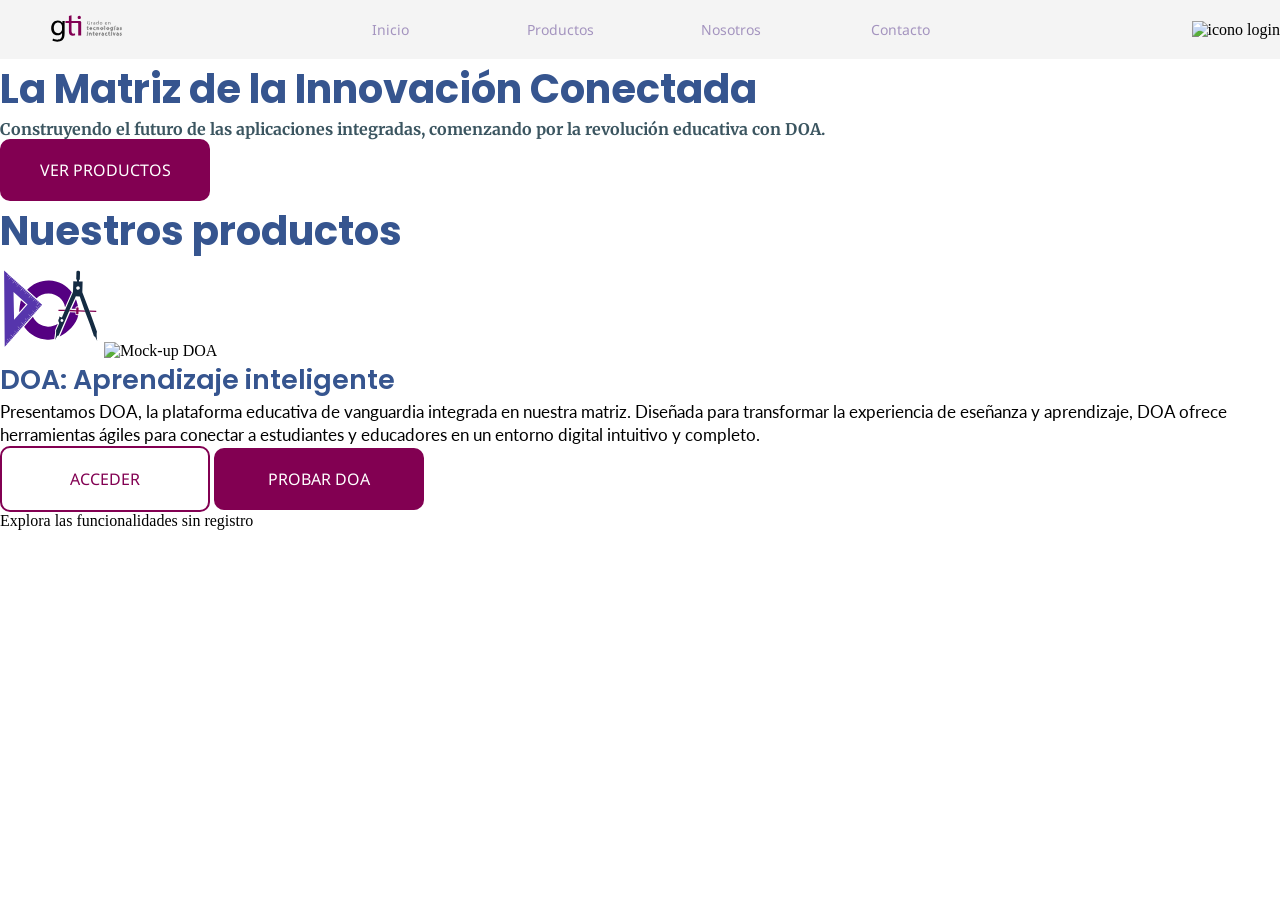
==== index.html @ db51fd34 "Añadido: index.html, logo DOA/GTI, css GTI" ====
<!doctype html>
<html lang="es">
<head>
    <meta charset="UTF-8">
    <meta name="viewport"
          content="width=device-width, user-scalable=no, initial-scale=1.0, maximum-scale=1.0, minimum-scale=1.0">
    <meta http-equiv="X-UA-Compatible" content="ie=edge">
    <title>GTI</title>
    <link rel="stylesheet" href="css/estilos_GTI.css">
</head>
<body>
<header id="cabecera">
    <a><img src="images/logoGTI.svg" alt="Logo GTI"></a>
    <nav>
        <ul>
            <li><a href="#sección-inicio" class="botón-sección">Inicio</a></li>
            <li><a href="#sección-productos" class="botón-sección">Productos</a></li>
            <li><a href="" class="botón-sección">Nosotros</a></li>
            <li><a href="" class="botón-sección">Contacto</a></li>
        </ul>
    </nav>
    <a href="GTI/loginGTI.php"><img src="images/" alt="icono login"></a>
</header>

<section id="sección-inicio">
    <h1>La Matriz de la Innovación Conectada</h1>
    <h3>Construyendo el futuro de las aplicaciones integradas, comenzando por la revolución educativa con DOA.</h3>
    <a href="#sección-productos" class="btn-principal">VER PRODUCTOS</a>
</section>

<section id="sección-productos">
    <h1>Nuestros productos</h1>
    <div id="contenedor-productos">
        <div class="contenedores_DOA">
            <img id="logo-DOA" src="images/logoDOA.svg" alt="Logo DOA">
            <img src="images/mockupDOA" alt="Mock-up DOA">
        </div>

        <div class="contenedores_DOA">
            <h2>DOA: Aprendizaje inteligente</h2>
            <p>Presentamos DOA, la plataforma educativa de vanguardia integrada en nuestra matriz. Diseñada para transformar la experiencia de eseñanza y aprendizaje, DOA ofrece herramientas ágiles para conectar a estudiantes y educadores en un entorno digital intuitivo y completo.</p>
            <div id="contenedor-botones">
                <a href="DOA/login_DOA" class="btn">ACCEDER</a>
                <a href="DOA/prueba" class="btn-principal">PROBAR DOA</a>
            </div>
            <label>Explora las funcionalidades sin registro</label>
        </div>

    </div>
</section>

</body>
</html>
---- css/estilos_GTI.css ----
/* TIPOGRAFÍAS */
@import url('https://fonts.googleapis.com/css2?family=Lato:ital,wght@0,100;0,300;0,400;0,700;0,900;1,100;1,300;1,400;1,700;1,900&family=Merriweather:ital,opsz,wght@0,18..144,300..900;1,18..144,300..900&family=Noto+Sans:ital,wght@0,100..900;1,100..900&family=Poppins:ital,wght@0,100;0,200;0,300;0,400;0,500;0,600;0,700;0,800;0,900;1,100;1,200;1,300;1,400;1,500;1,600;1,700;1,800;1,900&display=swap');

* {
    margin: 0;
    padding: 0;
    box-sizing: border-box;
}

html {
    scroll-behavior: smooth;
}

h1 {
    font-family: 'Poppins', sans-serif;
    color: #36558F;
    font-size: 40px;
}

h2 {
    font-family: 'Poppins', sans-serif;
    color: #36558F;
    font-size: 27px;
    font-weight: 600; /* semibold */
}

h3 {
    font-family: 'Merriweather', sans-serif;
    color: #3B5560;
    font-size: 16px;
}

a {
    text-decoration: none;
    color: inherit;
}

ul {
    list-style-type: none; /* quita los puntos */
}

p {
    font-family: 'Lato', sans-serif;
    line-height: 23px; /* espaciado entre lineas */
    font-size: 17px;
}

.btn-principal {
    display: inline-block;
    text-align: center;
    width: 210px;
    font-family: 'Noto sans', sans-serif;
    background-color: #820052;
    color: #fff;
    /*font-weight: bold;*/
    padding: 20px;
    border: none;
    border-radius: 10px;
}

.btn {
    display: inline-block;
    text-align: center;
    width: 210px;
    font-family: 'Noto sans', sans-serif;
    border: 2px solid #820052;
    background-color: white;
    color: #820052;
    padding: 20px;
    border-radius: 10px;
}

#cabecera {
    width: 100%;
    background-color: #F4F4F4;
    display: flex;

    justify-content: space-between;
    align-items: center;
    flex-direction: row;

    img {
        width: 100px;
        height: 50px;
       margin-left: 35px;
    }

    ul {
        display: flex;
        justify-content: space-between;
        width: 100%;

        gap: 10px;
        padding: 20px;

        li {
            width: 160px;
            text-align: center;

            color: #A494BF;

            font-family: 'Noto sans', sans-serif;
            font-size: 14px;
        }
    }

}

#logo-DOA {
    width: 100px;
    height: 95px;
}

/* PÁGINA PRINCIPAL */
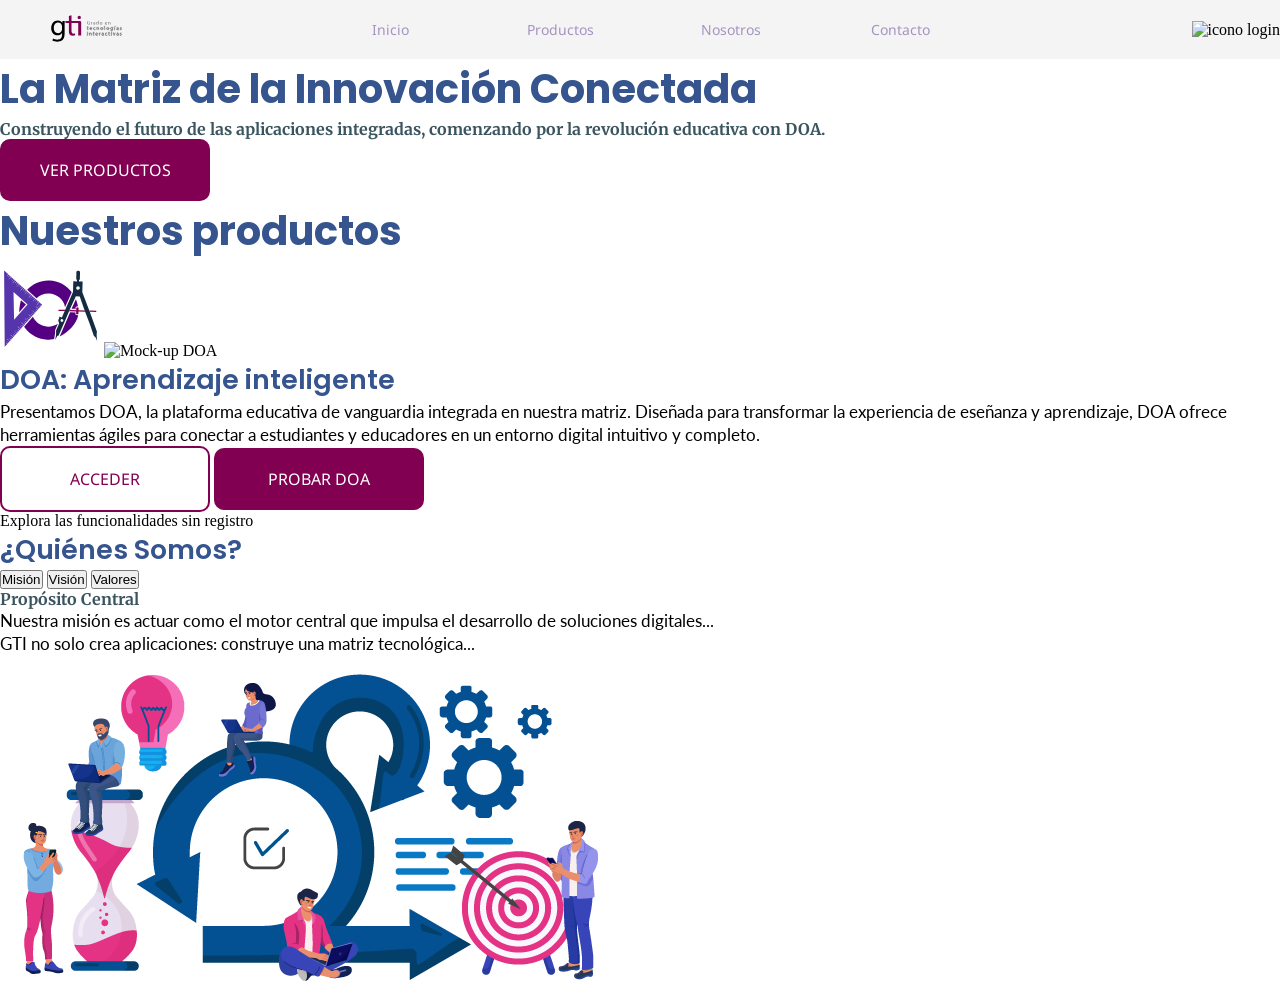
==== commit fc3358a2: "Integrado el funcionamiento de cambio de bloques dependiendo del botón pulsado en sección Nosotros." ====
--- a/index.html
+++ b/index.html
@@ -6,7 +6,10 @@
           content="width=device-width, user-scalable=no, initial-scale=1.0, maximum-scale=1.0, minimum-scale=1.0">
     <meta http-equiv="X-UA-Compatible" content="ie=edge">
     <title>GTI</title>
+
     <link rel="stylesheet" href="css/estilos_GTI.css">
+    <script defer src="js/botonesNosotros.js"></script>
+
 </head>
 <body>
 <header id="cabecera">
@@ -22,12 +25,15 @@
     <a href="GTI/loginGTI.php"><img src="images/" alt="icono login"></a>
 </header>
 
+<!-- SECCIÓN INICIO -->
 <section id="sección-inicio">
     <h1>La Matriz de la Innovación Conectada</h1>
     <h3>Construyendo el futuro de las aplicaciones integradas, comenzando por la revolución educativa con DOA.</h3>
     <a href="#sección-productos" class="btn-principal">VER PRODUCTOS</a>
 </section>
+<!-- FIN SECCIÓN INICIO -->
 
+<!-- SECCIÓN PRODUCTOS -->
 <section id="sección-productos">
     <h1>Nuestros productos</h1>
     <div id="contenedor-productos">
@@ -48,6 +54,83 @@
 
     </div>
 </section>
+<!-- FIN SECCIÓN PRODUCTOS -->
+
+<!-- SECCIÓN NOSOTROS -->
+<section id="sección-nosotros">
+    <h2 id="encabezado-principal">¿Quiénes Somos?</h2>
+
+    <!-- Contenedor botones -->
+    <div class="contenedor_botones">
+        <button id="btn-misión" class="tab-btn active" onclick="mostrarContenido('mision')">Misión</button>
+        <button id="btn-visión" class="tab-btn" onclick="mostrarContenido('vision')">Visión</button>
+        <button id="btn-valores" class="tab-btn" onclick="mostrarContenido('valores')">Valores</button>
+    </div>
+
+    <!-- Bloque misión -->
+    <div id="bloque-mision" class="contenido-flex">
+        <div class="texto-columna">
+            <h3>Propósito Central</h3>
+            <div>
+                <p>Nuestra misión es actuar como el motor central que impulsa el desarrollo de soluciones digitales...</p>
+                <p>GTI no solo crea aplicaciones: construye una matriz tecnológica...</p>
+            </div>
+        </div>
+        <div class="imagen-columna">
+            <img src="images/equipo_desarrollo.png" alt="Misión GTI">
+        </div>
+    </div>
+
+    <!-- Bloque visión -->
+    <div id="bloque-vision" class="contenido-flex" style="display: none;">
+        <div class="texto-columna">
+            <h3>Horizonte GTI</h3>
+            <div>
+                <p>Convertirnos en el ecosistema tecnológico líder a nivel global...</p>
+                <p>Aspiramos a un futuro donde la tecnología de GTI sea un puente invisible.</p>
+            </div>
+        </div>
+        <div class="imagen-columna">
+            <img src="images/vision_futuro.png" alt="Visión GTI">
+        </div>
+    </div>
+
+    <!-- Bloque valores -->
+    <div id="bloque-valores" class="contenido-flex" style="display: none;">
+        <div class="contenedor-valores">
+            <div class="valores">
+                <img src="images/icono-cerebro">
+                <h3>Innovación</h3>
+                <div>
+                    <p>
+                        La tecnología debe servir a la persona, no al revés. Buscamos soluciones creativas y humanas.
+                    </p>
+                </div>
+            </div>
+
+            <div class="valores">
+                <img src="images/icono-conexión">
+                <h3>Conexión</h3>
+                <div>
+                    <p>
+                        Creemos en la fuerza de un sistema donde todo se comunica de forma transparente.
+                    </p>
+                </div>
+            </div>
+
+            <div class="valores">
+                <img src="images/icono-conexión">
+                <h3>Integración</h3>
+                <div>
+                    <p>
+                        Construimos software confiable, abierto y ético para proteger el futuro de nuestros usuarios.
+                    </p>
+                </div>
+            </div>
+        </div>
+    </div>
+</section>
+<!-- FIN SECCIÓN NOSOTROS -->
 
 </body>
 </html>
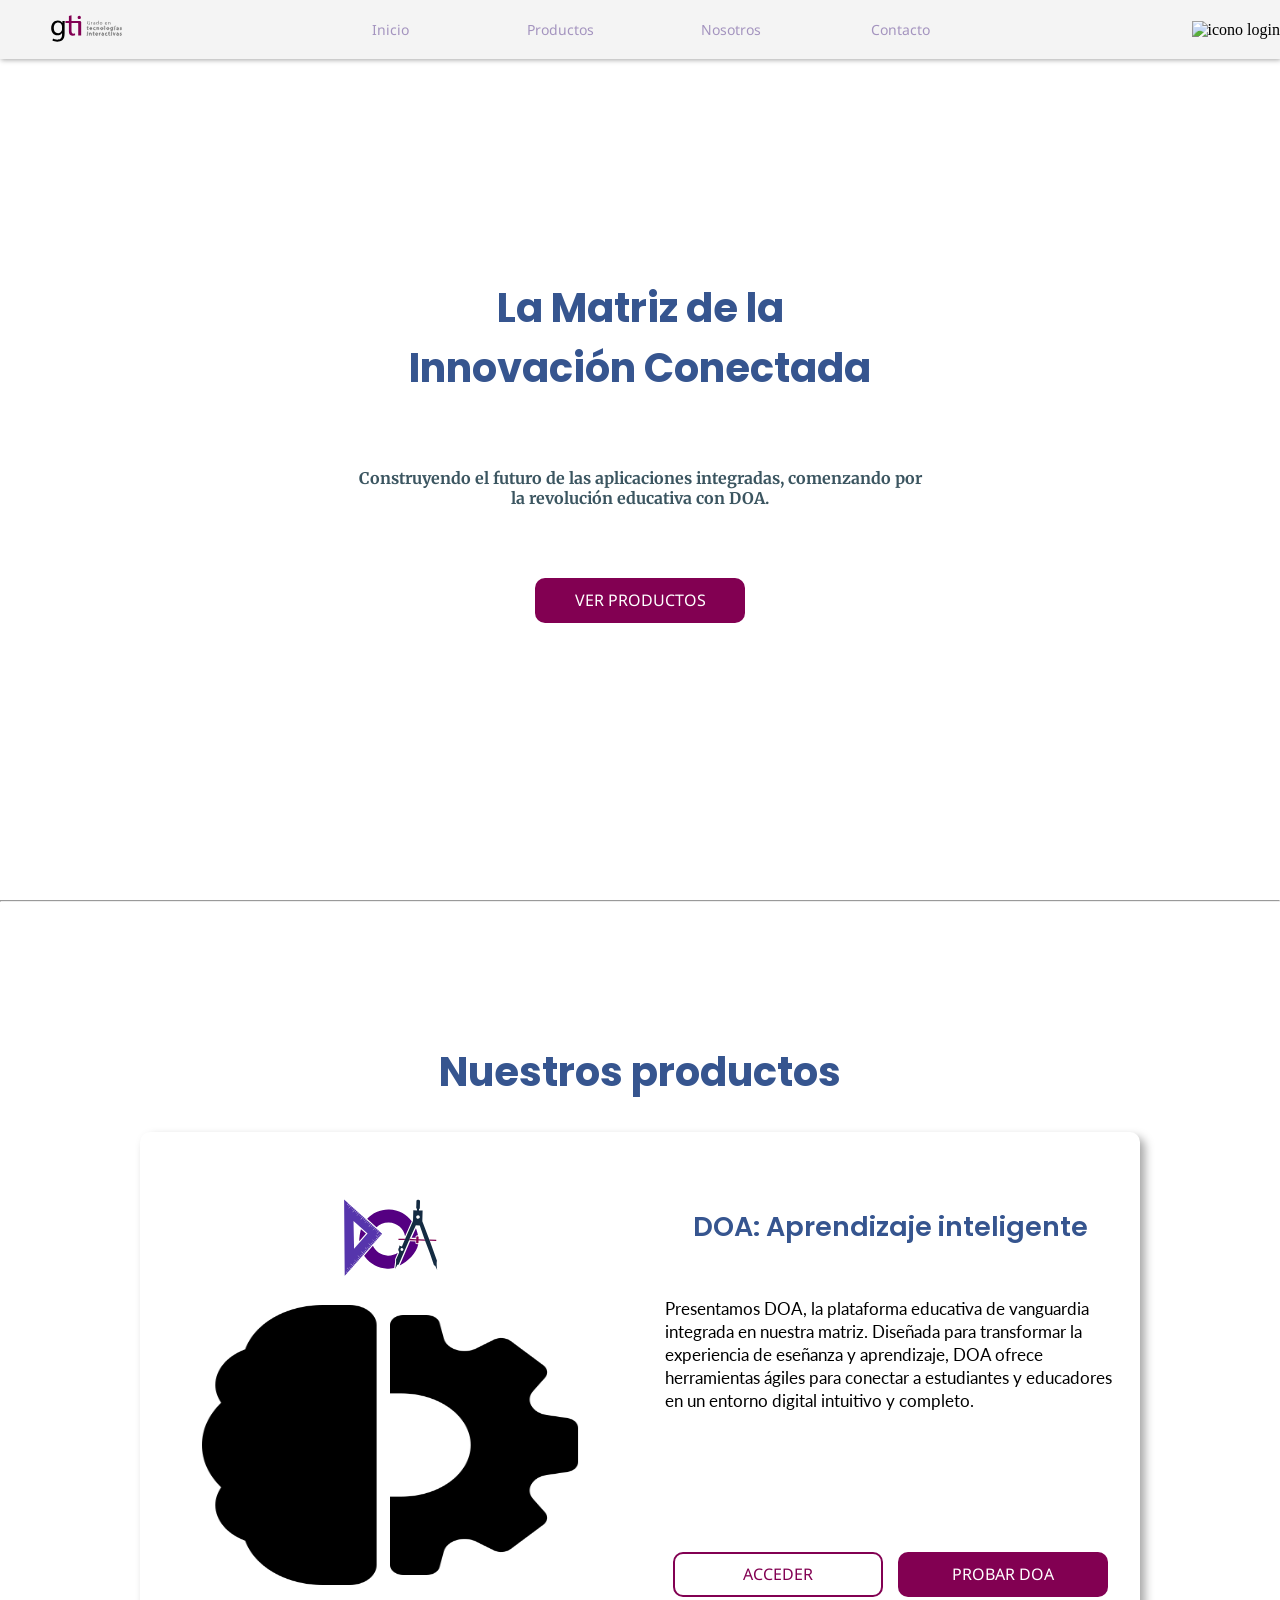
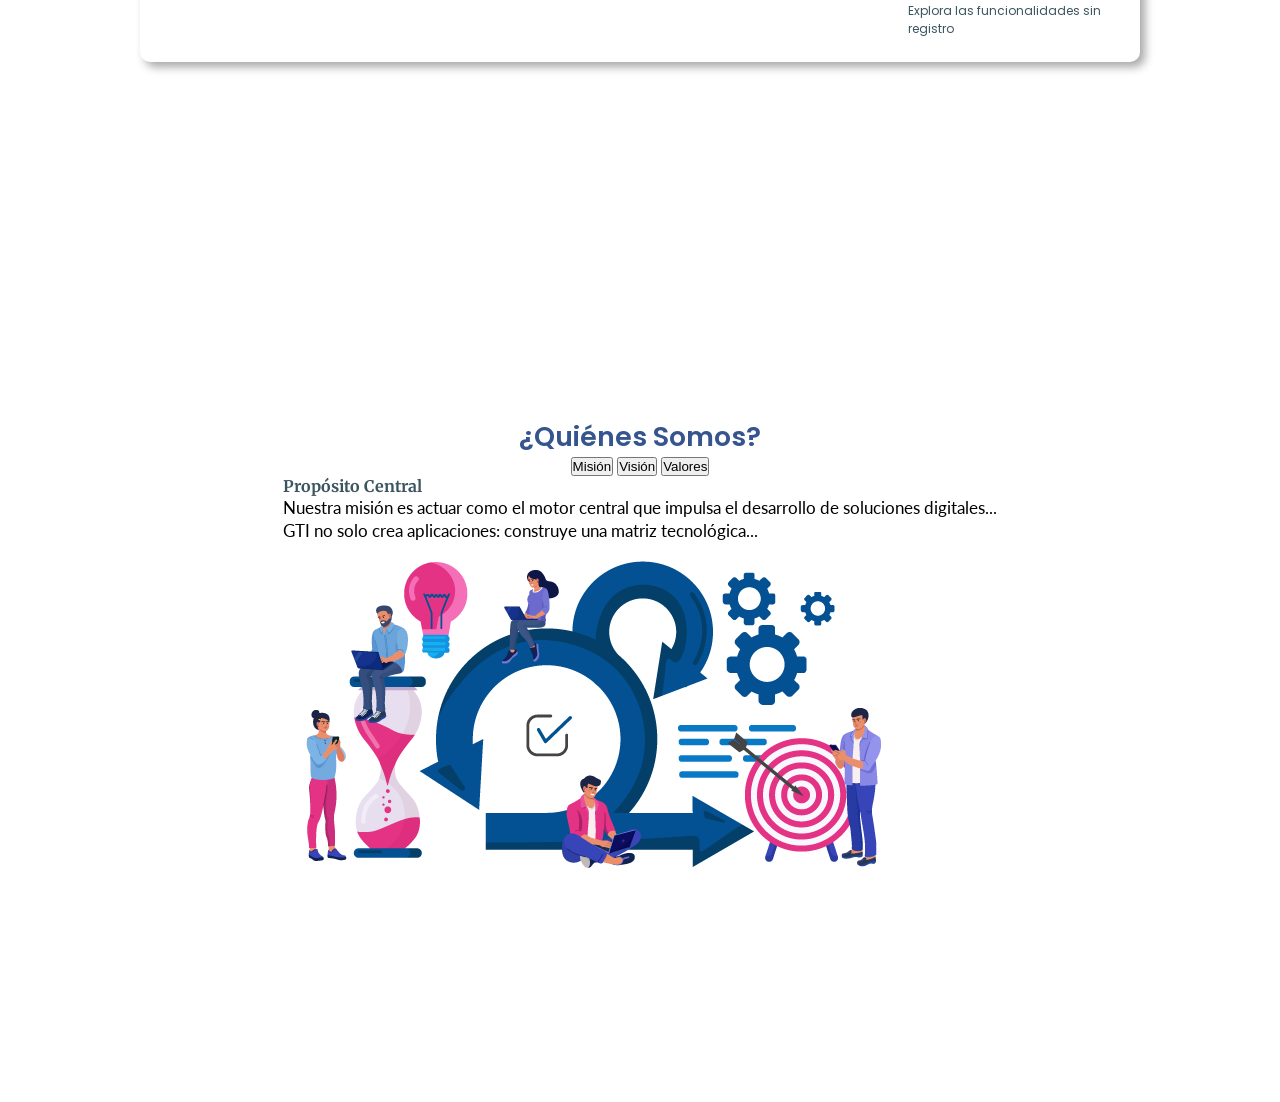
==== commit 029ebea5: "Completar sección Productos con css" ====
--- a/index.html
+++ b/index.html
@@ -18,7 +18,7 @@
         <ul>
             <li><a href="#sección-inicio" class="botón-sección">Inicio</a></li>
             <li><a href="#sección-productos" class="botón-sección">Productos</a></li>
-            <li><a href="" class="botón-sección">Nosotros</a></li>
+            <li><a href="#sección-nosotros" class="botón-sección">Nosotros</a></li>
             <li><a href="" class="botón-sección">Contacto</a></li>
         </ul>
     </nav>
@@ -31,6 +31,7 @@
     <h3>Construyendo el futuro de las aplicaciones integradas, comenzando por la revolución educativa con DOA.</h3>
     <a href="#sección-productos" class="btn-principal">VER PRODUCTOS</a>
 </section>
+<hr>
 <!-- FIN SECCIÓN INICIO -->
 
 <!-- SECCIÓN PRODUCTOS -->
@@ -39,7 +40,7 @@
     <div id="contenedor-productos">
         <div class="contenedores_DOA">
             <img id="logo-DOA" src="images/logoDOA.svg" alt="Logo DOA">
-            <img src="images/mockupDOA" alt="Mock-up DOA">
+            <img id="mockup-DOA" src="images/cerebro.png" alt="Mock-up DOA">
         </div>
 
         <div class="contenedores_DOA">
--- a/css/estilos_GTI.css
+++ b/css/estilos_GTI.css
@@ -46,10 +46,21 @@
     font-size: 17px;
 }
 
+label {
+    font-family: 'Poppins', sans-serif;
+    color: #3B5560;
+    font-size: 12px;
+}
+
 .btn-principal {
-    display: inline-block;
+    display: flex;
     text-align: center;
+    justify-content: center;
+    align-items: center;
+
     width: 210px;
+    height: 45px;
+
     font-family: 'Noto sans', sans-serif;
     background-color: #820052;
     color: #fff;
@@ -60,13 +71,19 @@
 }
 
 .btn {
-    display: inline-block;
+    display: flex;
     text-align: center;
+    justify-content: center;
+    align-items: center;
+
     width: 210px;
+    height: 45px;
+
     font-family: 'Noto sans', sans-serif;
     border: 2px solid #820052;
     background-color: white;
     color: #820052;
+
     padding: 20px;
     border-radius: 10px;
 }
@@ -79,6 +96,10 @@
     justify-content: space-between;
     align-items: center;
     flex-direction: row;
+
+    position: fixed;
+
+    box-shadow: 1px 1px 5px rgba(0, 0, 0, 0.35);
 
     img {
         width: 100px;
@@ -112,5 +133,103 @@
     height: 95px;
 }
 
-/* PÁGINA PRINCIPAL */
-
+
+section {
+    height: 100dvh;
+    display: flex;
+    flex-direction : column;
+    justify-content: center;
+    align-items: center;
+}
+
+/* -- SECCIÓN INICIO -- */
+#sección-inicio {
+    row-gap: 70px;
+
+    h1 {
+        width: 520px;
+        text-align: center;
+    }
+
+    h3 {
+        width: 565px;
+        text-align: center;
+    }
+}
+/* -- FIN SECCIÓN INICIO -- */
+
+
+/* -- SECCIÓN PRODUCTOS -- */
+#sección-productos{
+
+    h1 {
+        padding-bottom: 30px;
+    }
+
+    #contenedor-productos{
+        display: flex;
+        width: 1000px;
+        height: 530px;
+        align-items: center;
+        justify-content: center;
+
+        box-shadow: 5px 5px 10px rgba(0, 0, 0, 0.35);
+        border-radius: 10px;
+    }
+
+    .contenedores_DOA {
+        display: flex;
+        width: 500px;
+        height: 500px;
+        align-items: center;
+        justify-content: center;
+        flex-direction: column;
+
+        #mockup-DOA {
+            width: 430px;
+            height: 320px;
+            img {
+                width: inherit;
+                height: inherit;
+            }
+        }
+
+        h2{
+            padding: 50px 0;
+        }
+
+        p{
+            width: 450px;
+            padding-bottom: 50px;
+            padding-top: 0;
+            margin-bottom: 70px;
+        }
+
+        #contenedor-botones {
+            display: flex;
+            width: inherit;
+            justify-content: center;
+            flex-direction: row;
+            gap: 15px;
+            padding-top: 20px;
+        }
+
+        label {
+            padding-top: 5px;
+            width: 200px;
+            margin-left: 235px;
+        }
+    }
+}
+/* -- FIN SECCIÓN PRODUCTOS -- */
+
+
+/* -- SECCIÓN NOSOTROS -- */
+
+
+/* -- FIN SECCIÓN NOSOTROS -- */
+
+
+/* -- SECCIÓN CONTACTO -- */
+
+/* -- FIN SECCIÓN CONTACTO -- */
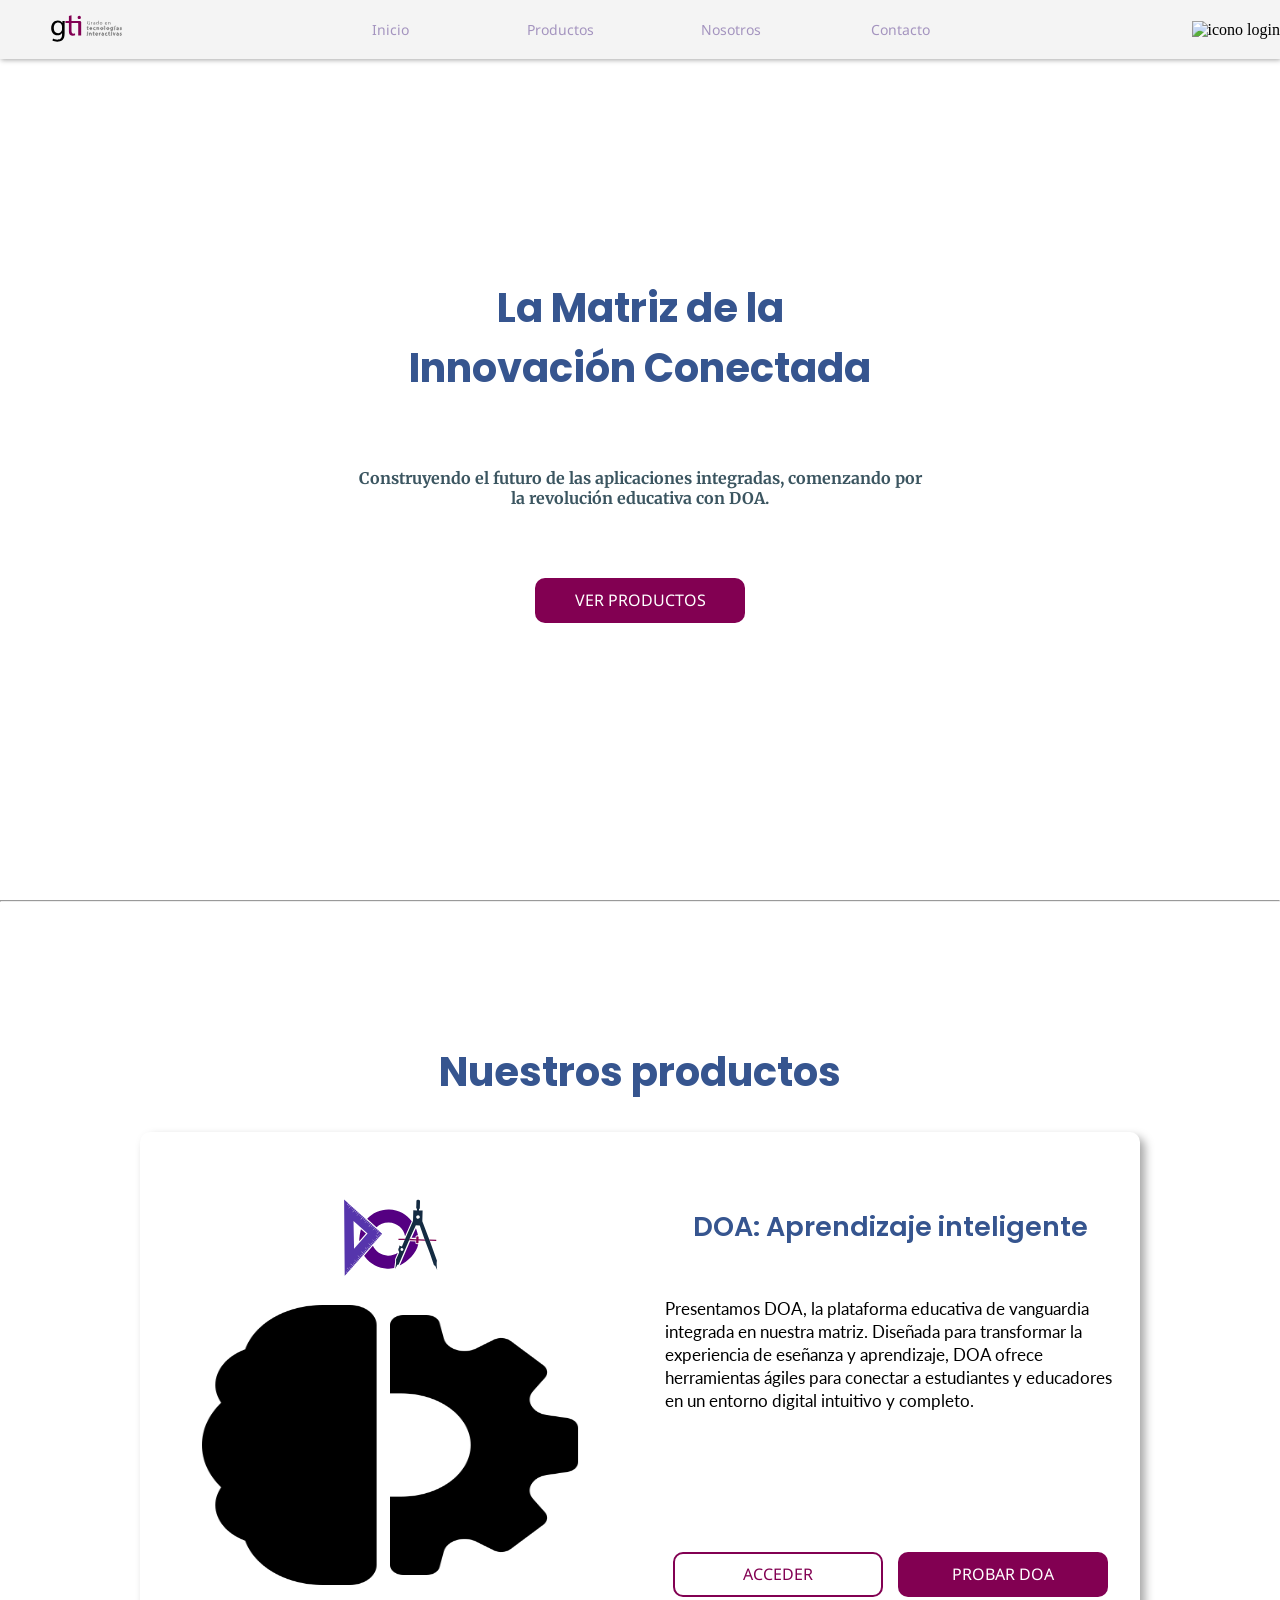
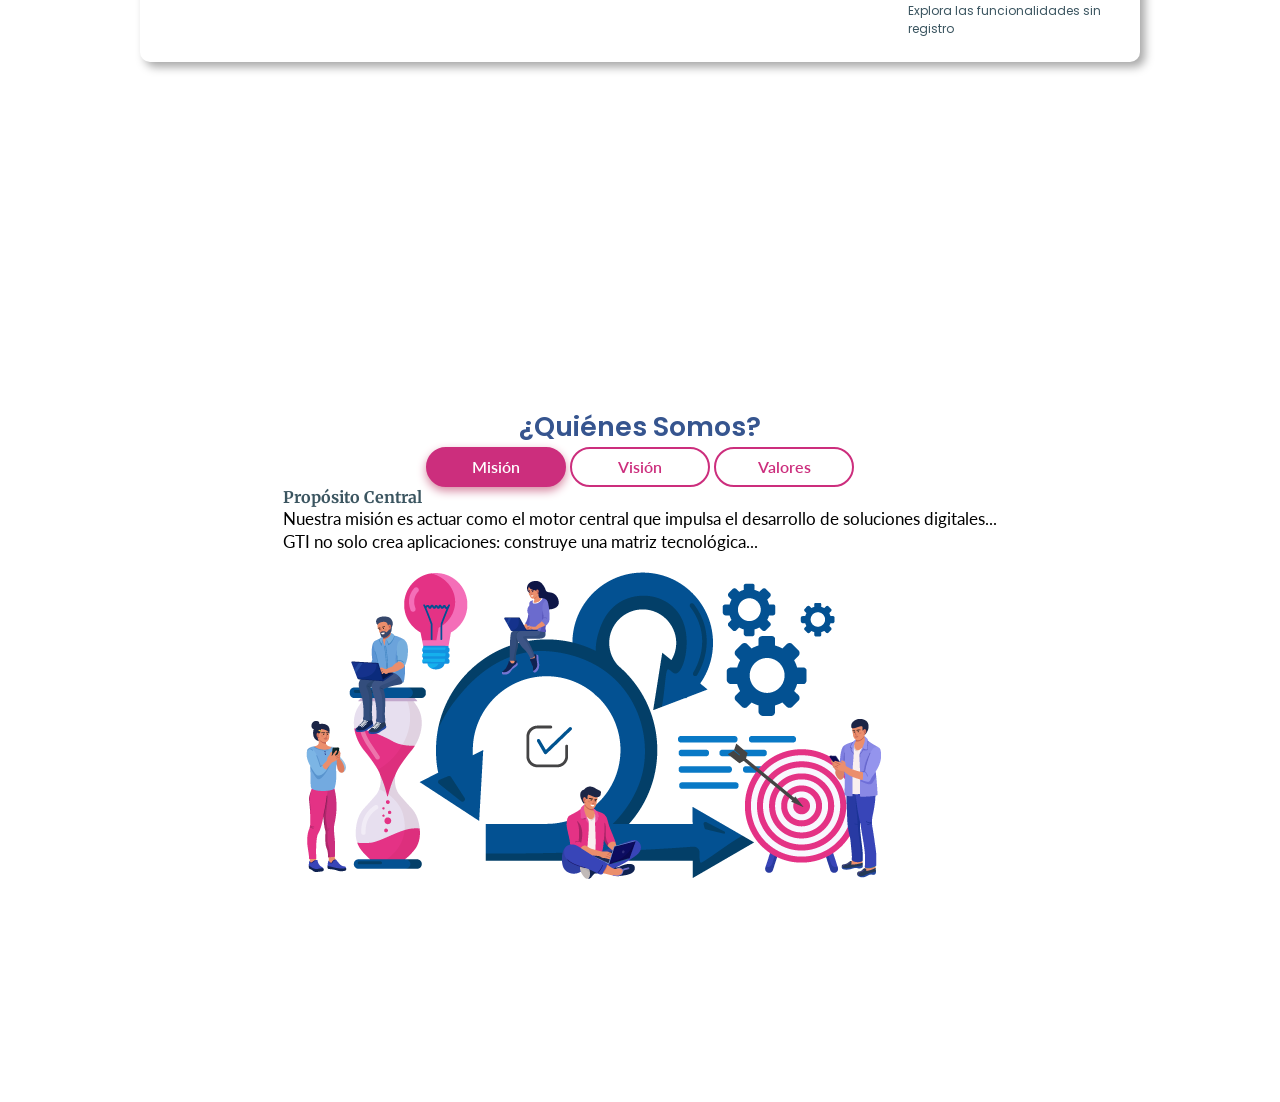
==== commit 22d5b181: "Quitar tildes" ====
--- a/index.html
+++ b/index.html
@@ -63,8 +63,8 @@
 
     <!-- Contenedor botones -->
     <div class="contenedor_botones">
-        <button id="btn-misión" class="tab-btn active" onclick="mostrarContenido('mision')">Misión</button>
-        <button id="btn-visión" class="tab-btn" onclick="mostrarContenido('vision')">Visión</button>
+        <button id="btn-mision" class="tab-btn active" onclick="mostrarContenido('mision')">Misión</button>
+        <button id="btn-vision" class="tab-btn" onclick="mostrarContenido('vision')">Visión</button>
         <button id="btn-valores" class="tab-btn" onclick="mostrarContenido('valores')">Valores</button>
     </div>
 
--- a/css/estilos_GTI.css
+++ b/css/estilos_GTI.css
@@ -226,6 +226,47 @@
 
 /* -- SECCIÓN NOSOTROS -- */
 
+#sección-nosotros {
+
+    .contenedor_botones {
+
+        .tab-btn.active {
+            font-family: Lato, serif;
+            font-size: 16px;
+            font-weight: 600;
+
+            width: 140px;
+            height: 40px;
+
+            border-radius: 50px;
+            box-shadow: 0 4px 10px rgb(214, 136, 161);
+
+            background-color: #CC2E7D;
+            color: white;
+        }
+
+        .tab-btn {
+            font-family: Lato, serif;
+            font-size: 16px;
+            font-weight: 600;
+
+            width: 140px;
+            height: 40px;
+
+            border-radius: 50px;
+
+            background-color: white;
+            border: 2px solid #CC2E7D;
+            color: #CC2E7D;
+
+            transition: all 0.3s ease; /* Hace que los cambios de color sean suaves */
+        }
+
+        .tab-btn:hover {
+            transform: scale(1.05);
+        }
+    }
+}
 
 /* -- FIN SECCIÓN NOSOTROS -- */
 
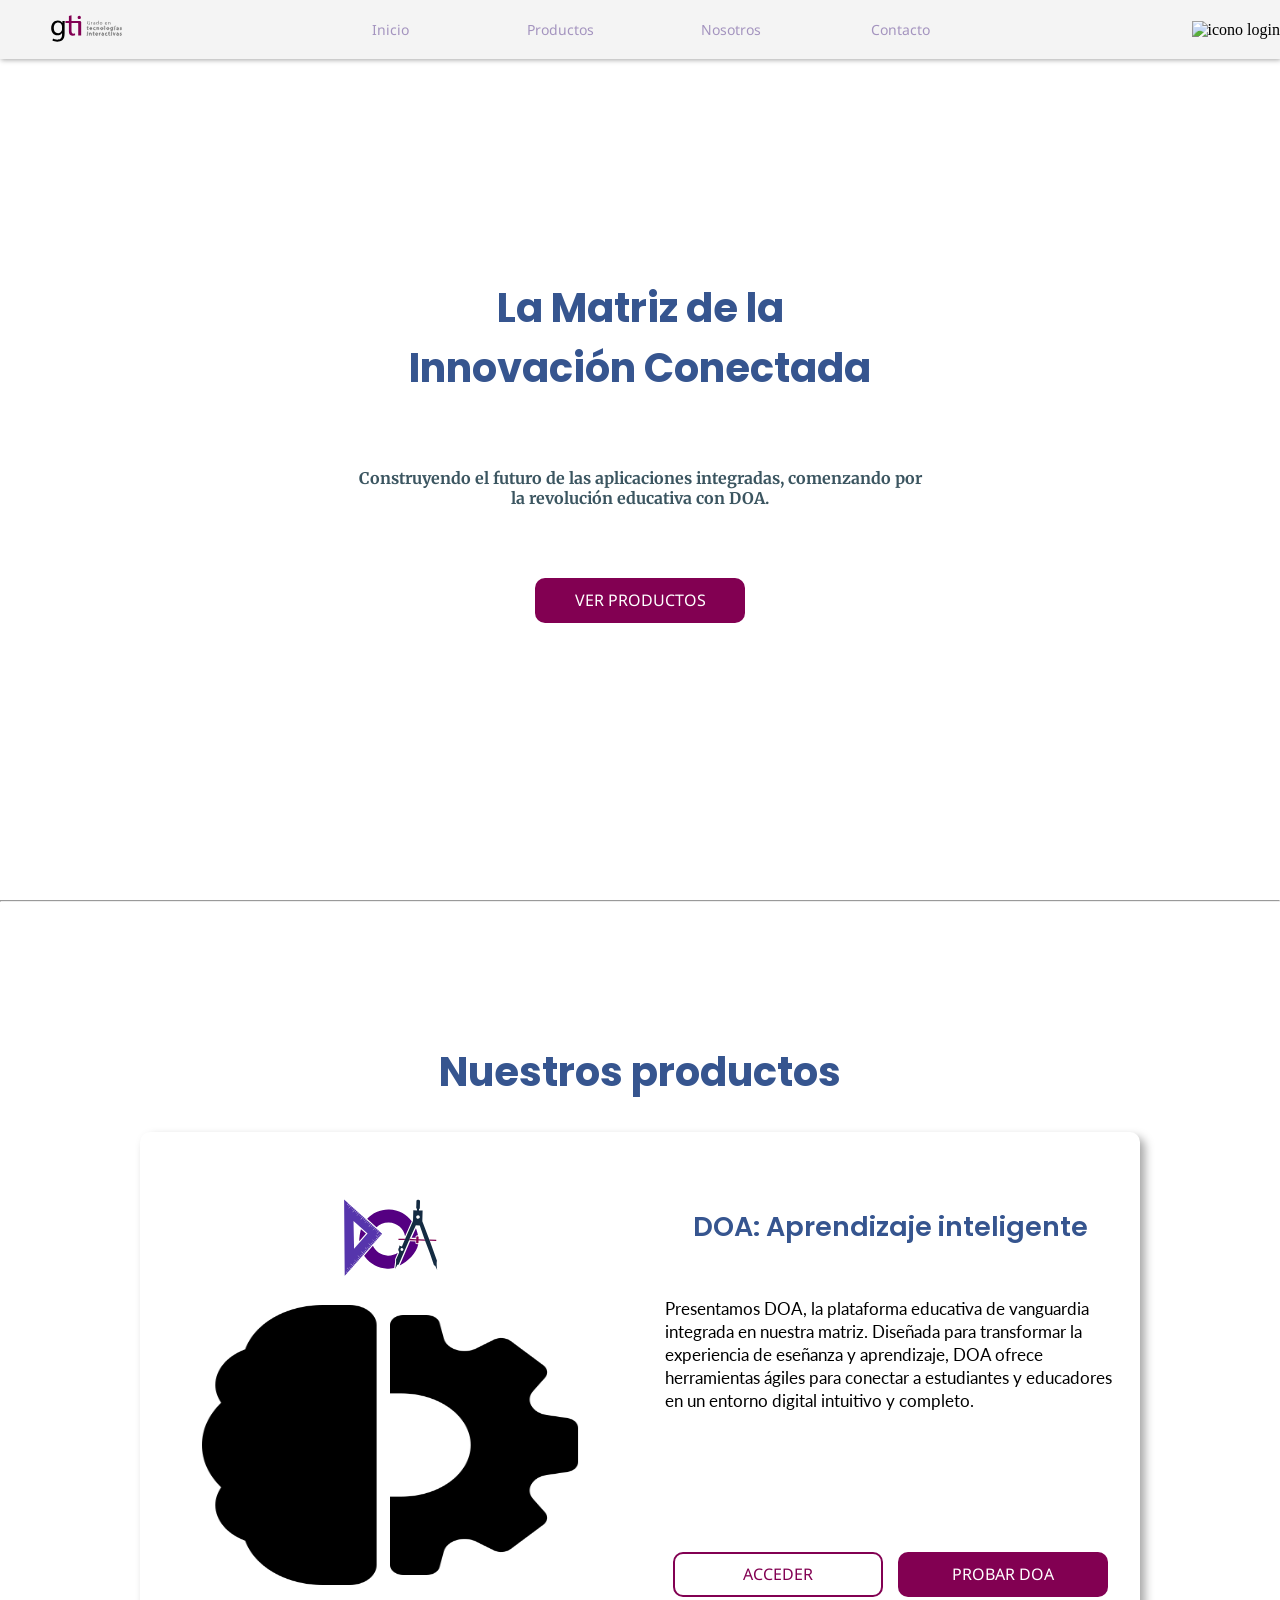
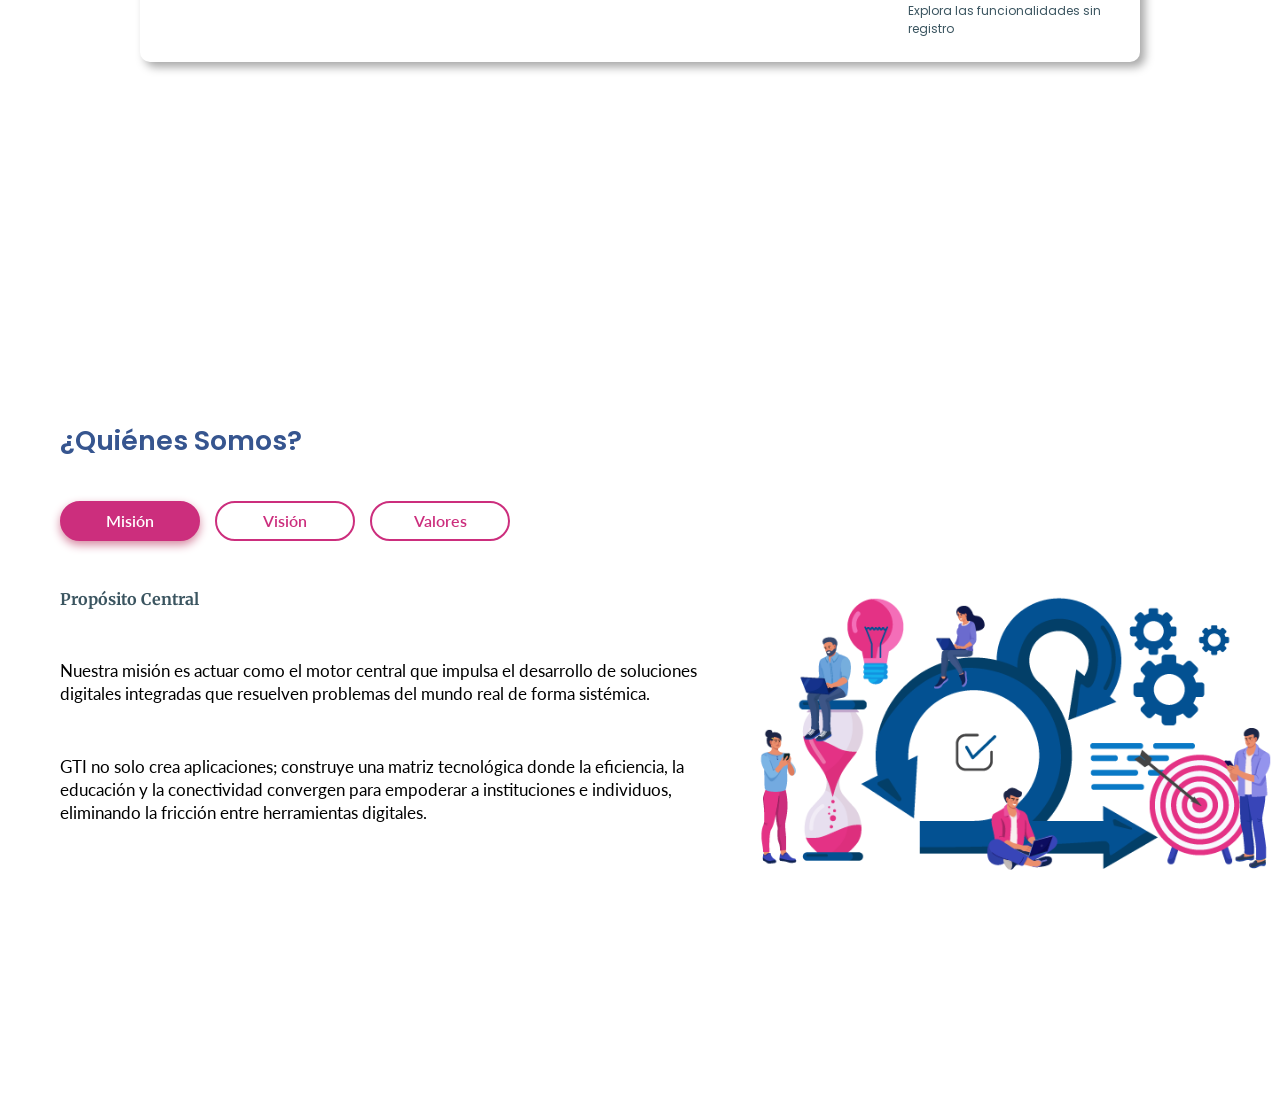
==== commit bb367bb7: "Completar sección Nosotros" ====
--- a/index.html
+++ b/index.html
@@ -40,7 +40,7 @@
     <div id="contenedor-productos">
         <div class="contenedores_DOA">
             <img id="logo-DOA" src="images/logoDOA.svg" alt="Logo DOA">
-            <img id="mockup-DOA" src="images/cerebro.png" alt="Mock-up DOA">
+            <img id="mockup-DOA" src="images/icono-cerebro.png" alt="Mock-up DOA">
         </div>
 
         <div class="contenedores_DOA">
@@ -73,12 +73,12 @@
         <div class="texto-columna">
             <h3>Propósito Central</h3>
             <div>
-                <p>Nuestra misión es actuar como el motor central que impulsa el desarrollo de soluciones digitales...</p>
-                <p>GTI no solo crea aplicaciones: construye una matriz tecnológica...</p>
+                <p>Nuestra misión es actuar como el motor central que impulsa el desarrollo de soluciones digitales integradas que resuelven problemas del mundo real de forma sistémica.</p>
+                <p>GTI no solo crea aplicaciones; construye una matriz tecnológica donde la eficiencia, la educación y la conectividad convergen para empoderar a instituciones e individuos, eliminando la fricción entre herramientas digitales.</p>
             </div>
         </div>
         <div class="imagen-columna">
-            <img src="images/equipo_desarrollo.png" alt="Misión GTI">
+            <img id="img-mision" src="images/imagen_mision.png" alt="Misión GTI">
         </div>
     </div>
 
@@ -87,12 +87,12 @@
         <div class="texto-columna">
             <h3>Horizonte GTI</h3>
             <div>
-                <p>Convertirnos en el ecosistema tecnológico líder a nivel global...</p>
-                <p>Aspiramos a un futuro donde la tecnología de GTI sea un puente invisible.</p>
+                <p>Convertirnos en el ecosistema tecnológico líder a nivel global, donde cada aplicación de la matriz sea un estándar de calidad, interoperabilidad y facilidad de uso.</p>
+                <p>Aspiramos a un futuro donde la tecnología de GTI sea un puente invisible y potente que conecte a las personas con sus metas educativas y profesionales, creando una infraestructura digital orgánica.</p>
             </div>
         </div>
         <div class="imagen-columna">
-            <img src="images/vision_futuro.png" alt="Visión GTI">
+            <img id="img-vision" src="images/imagen_vision.png" alt="Visión GTI">
         </div>
     </div>
 
@@ -100,7 +100,7 @@
     <div id="bloque-valores" class="contenido-flex" style="display: none;">
         <div class="contenedor-valores">
             <div class="valores">
-                <img src="images/icono-cerebro">
+                <img src="images/icono-cerebro.png" alt="icono cerebro">
                 <h3>Innovación</h3>
                 <div>
                     <p>
@@ -110,7 +110,7 @@
             </div>
 
             <div class="valores">
-                <img src="images/icono-conexión">
+                <img src="images/icono-conexión.png" alt="icono conexión">
                 <h3>Conexión</h3>
                 <div>
                     <p>
@@ -120,7 +120,7 @@
             </div>
 
             <div class="valores">
-                <img src="images/icono-conexión">
+                <img src="images/icono-seguridad.png" alt="icono seguridad">
                 <h3>Integración</h3>
                 <div>
                     <p>
--- a/css/estilos_GTI.css
+++ b/css/estilos_GTI.css
@@ -228,7 +228,21 @@
 
 #sección-nosotros {
 
+    #encabezado-principal {
+        align-self: flex-start;
+        padding-left: 60px;
+    }
+
     .contenedor_botones {
+
+        align-self: flex-start;
+        padding-left: 60px;
+
+        padding-bottom: 40px;
+        padding-top: 40px;
+
+        display: flex;
+        gap: 15px;
 
         .tab-btn.active {
             font-family: Lato, serif;
@@ -266,6 +280,87 @@
             transform: scale(1.05);
         }
     }
+
+    .contenido-flex {
+
+        h3 {
+            padding-bottom: 50px;
+        }
+
+        p {
+            padding-bottom: 50px;
+        }
+
+        width: 100%;
+        display: flex;
+        flex-direction: row;
+
+        justify-content: space-between;
+
+        align-items: center;
+        gap: 40px;
+
+        .texto-columna {
+            max-width: 50%;
+            margin-left: 60px;
+        }
+
+        .imagen-columna {
+            max-height: 350px;
+            width: auto;
+            display: flex;
+            justify-content: flex-end;
+
+            #img-mision {
+                max-width: 100%;
+                height: auto;
+            }
+
+            #img-vision {
+                max-width: 80%;
+                height: auto;
+            }
+        }
+    }
+
+
+    .contenedor-valores {
+
+        padding-top: 47px;
+        display: flex;
+        margin: auto;
+        flex-direction: row;
+        gap: 30px;
+
+
+        .valores {
+
+            width: 400px;
+            height: 300px;
+            background-color: #FFF4F9;
+            border: 2px solid #C7C2C2;
+            border-radius: 30px;
+
+            h3 {
+                padding-top: 19px;
+                padding-bottom: 34px;
+                margin-left: 33px;
+            }
+
+            p {
+                margin-left: 33px;
+                width: 333px;
+            }
+
+            img {
+                margin-left: 33px;
+                margin-top: 22px;
+                width: 60px;
+                height: 60px;
+            }
+        }
+    }
+
 }
 
 /* -- FIN SECCIÓN NOSOTROS -- */
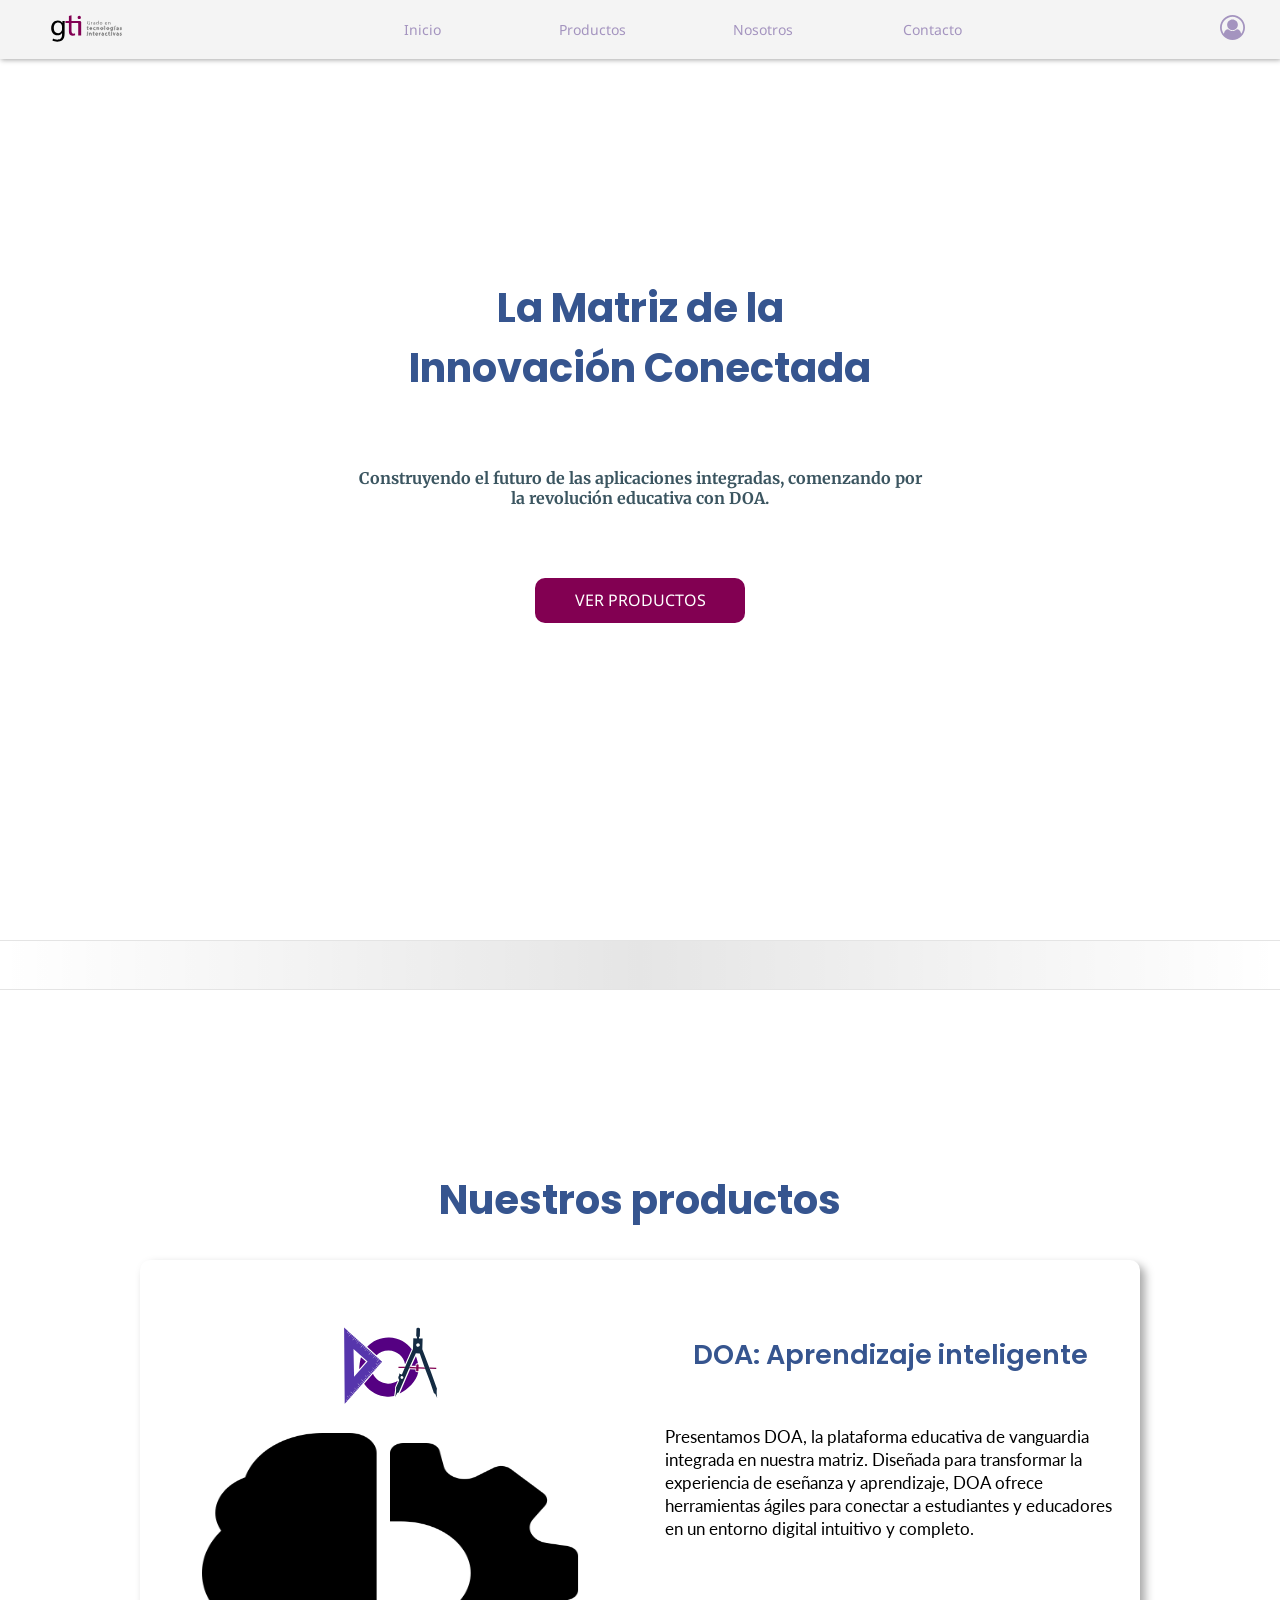
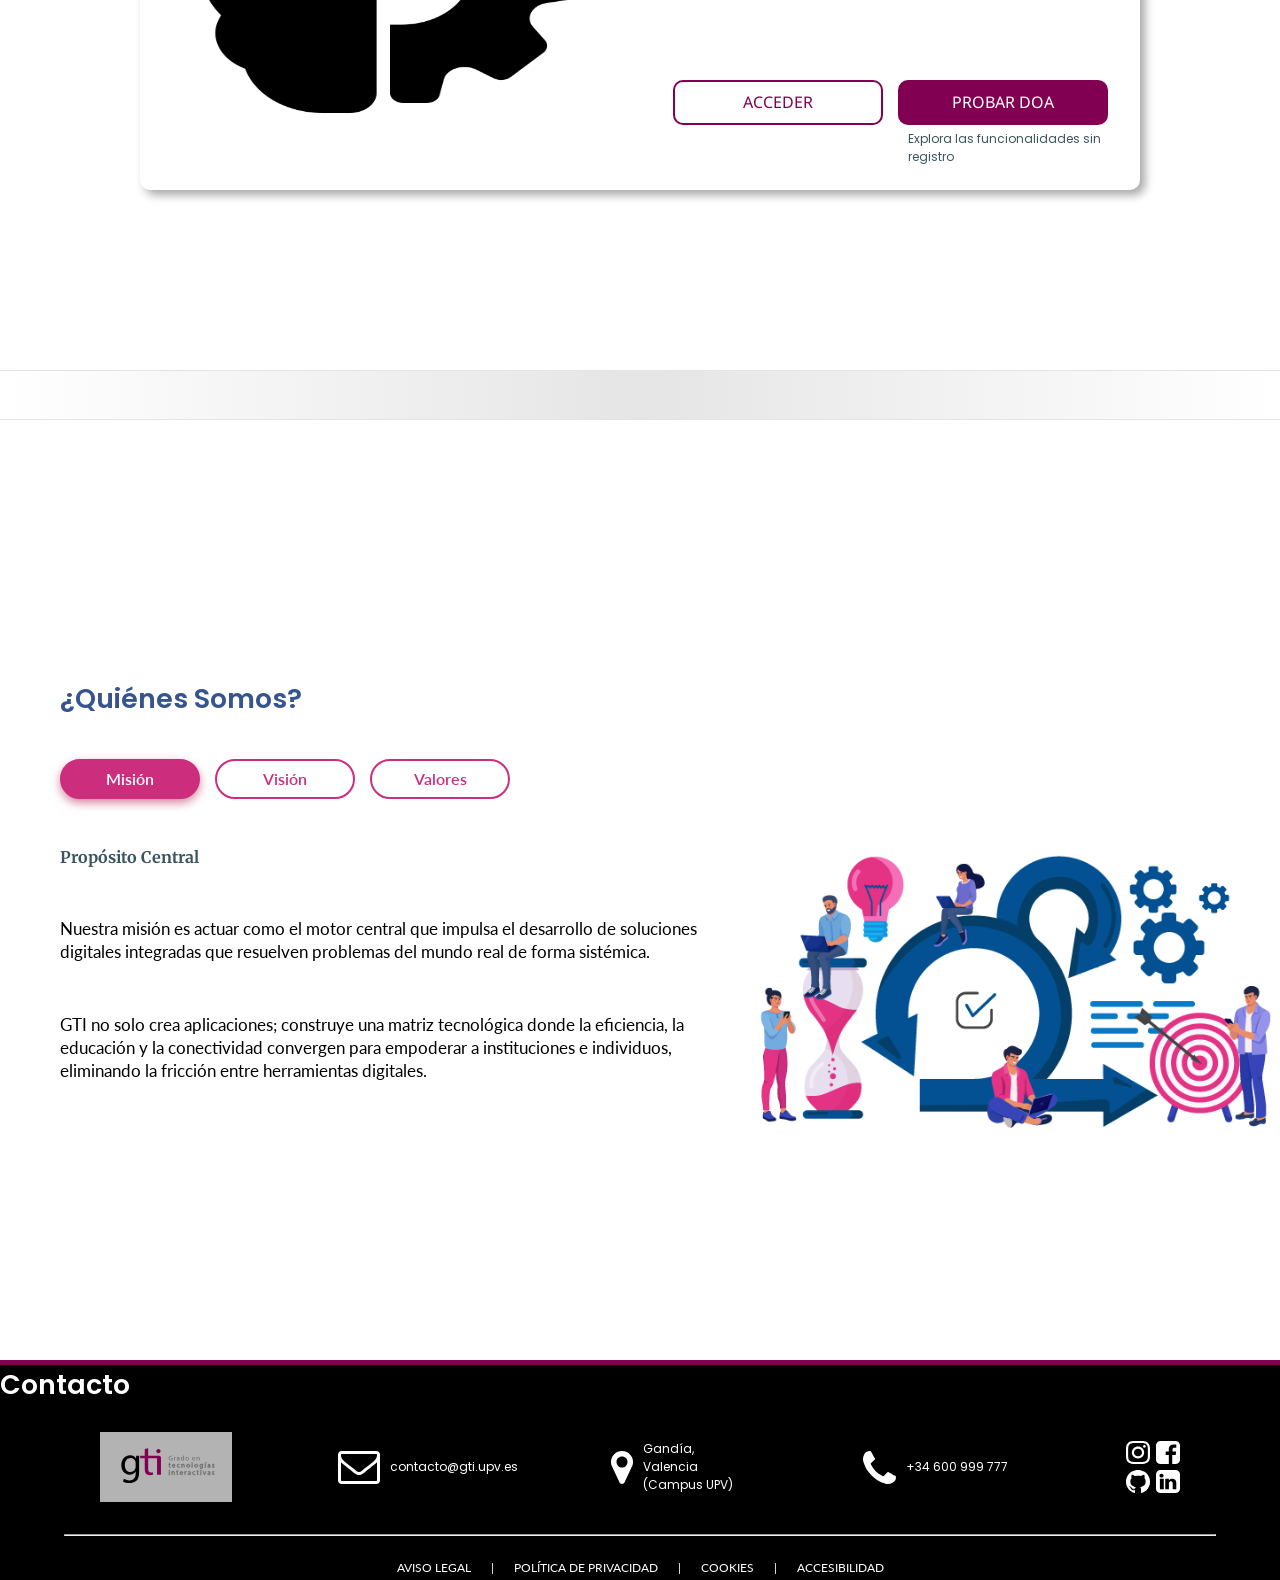
==== commit bc0b5898: "Completar sección Contacto, arreglar alguna cosa y añadir hr" ====
--- a/index.html
+++ b/index.html
@@ -19,10 +19,10 @@
             <li><a href="#sección-inicio" class="botón-sección">Inicio</a></li>
             <li><a href="#sección-productos" class="botón-sección">Productos</a></li>
             <li><a href="#sección-nosotros" class="botón-sección">Nosotros</a></li>
-            <li><a href="" class="botón-sección">Contacto</a></li>
+            <li><a href="#sección-contacto" class="botón-sección">Contacto</a></li>
         </ul>
     </nav>
-    <a href="GTI/loginGTI.php"><img src="images/" alt="icono login"></a>
+    <a href="GTI/loginGTI.php"><img id="icono-perfil" src="images/icono-perfil.svg" alt="icono login"></a>
 </header>
 
 <!-- SECCIÓN INICIO -->
@@ -55,6 +55,7 @@
 
     </div>
 </section>
+<hr>
 <!-- FIN SECCIÓN PRODUCTOS -->
 
 <!-- SECCIÓN NOSOTROS -->
@@ -133,5 +134,52 @@
 </section>
 <!-- FIN SECCIÓN NOSOTROS -->
 
+<!-- SECCIÓN CONTACTO -->
+<footer id="sección-contacto">
+    <h2>Contacto</h2>
+    <div id="contenedor-contacto">
+
+        <div id="logo-GTI" class="contactos">
+            <a href="#sección-inicio"><img src="images/logoGTI.svg" alt="Logo GTI"></a>
+        </div>
+
+        <div class="contactos">
+            <img src="images/icono-correo.svg" alt="icono-correo">
+            <label>contacto@gti.upv.es</label>
+        </div>
+
+        <div class="contactos">
+            <img src="images/icono-ubi.svg" alt="icono-ubi">
+            <label>Gandía, Valencia (Campus UPV)</label>
+        </div>
+
+        <div class="contactos">
+            <img src="images/icono-tfno.svg" alt="icono-tfno">
+            <label>+34 600 999 777</label>
+        </div>
+
+        <div class="rrss">
+            <img src="images/icono-github.svg" alt="icono-github">
+            <img src="images/icono-linked.svg" alt="icono-linked">
+            <img src="images/icono-insta.svg" alt="icono-insta">
+            <img src="images/icono-fb.svg" alt="icono-fb">
+        </div>
+    </div>
+
+    <hr id="hr-contacto">
+
+    <div id="contenedor-info">
+        <p>AVISO LEGAL</p>
+        <p>|</p>
+        <p>POLÍTICA DE PRIVACIDAD</p>
+        <p>|</p>
+        <p>COOKIES</p>
+        <p>|</p>
+        <p>ACCESIBILIDAD</p>
+    </div>
+
+</footer>
+<!-- FIN SECCIÓN CONTACTO -->
+
 </body>
 </html>
--- a/css/estilos_GTI.css
+++ b/css/estilos_GTI.css
@@ -88,6 +88,15 @@
     border-radius: 10px;
 }
 
+hr:not(#hr-contacto) {
+    border: 0;
+    height: 50px;
+    background-image: linear-gradient(to right, rgba(0, 0, 0, 0), rgba(0, 0, 0, 0.1), rgba(0, 0, 0, 0));
+    border-top: 1px solid #e4e4e4; /* Línea gris clara */
+    border-bottom: 1px solid #e4e4e4    ; /* Brillo debajo para dar relieve */
+    margin: 40px 0;
+}
+
 #cabecera {
     width: 100%;
     background-color: #F4F4F4;
@@ -104,7 +113,14 @@
     img {
         width: 100px;
         height: 50px;
-       margin-left: 35px;
+        margin-left: 35px;
+    }
+
+    #icono-perfil {
+        width: 25px;
+        height: 25px;
+        margin-left: 0;
+        margin-right: 35px;
     }
 
     ul {
@@ -362,10 +378,83 @@
     }
 
 }
-
 /* -- FIN SECCIÓN NOSOTROS -- */
 
 
 /* -- SECCIÓN CONTACTO -- */
-
+#sección-contacto {
+    height: 220px;
+    background: rgba(0, 0, 0, 1);
+    border-top: 5px solid #820052;
+    box-sizing: border-box;
+
+    #contenedor-contacto {
+        display: flex;
+        flex-direction: row;
+        justify-content: space-between;
+        align-items: center;
+
+        padding: 25px 100px 30px 100px;
+    }
+
+    h2{
+        font-family: 'Poppins', sans-serif;
+        color: white;
+        font-size: 27px;
+    }
+
+    #logo-GTI {
+        img {
+            width: 132px;
+            height: 66px;
+        }
+        width: fit-content;
+        height: fit-content;
+        background-color: rgba(255, 255, 255, 0.7);
+    }
+
+    .contactos {
+
+        display: flex;
+        align-items: center;
+
+        label {
+            width: 124px;
+            color: white;
+            padding: 10px;
+        }
+    }
+
+    .rrss {
+        width: 54px;
+        height: 53px;
+        display: grid;
+        grid-template-columns: repeat(2, auto);
+        gap: 5px;
+
+        img {
+            width: 24px;
+            height: 23px;
+        }
+    }
+
+    #hr-contacto {
+        display: flex;
+        width: 90%;
+        margin: auto;
+    }
+
+    #contenedor-info {
+        display: flex;
+        justify-content: center;
+        color: white;
+        padding-top: 20px;
+
+        p {
+            font-size: 12px;
+            padding: 0 10px 0 10px;
+        }
+
+    }
+}
 /* -- FIN SECCIÓN CONTACTO -- */
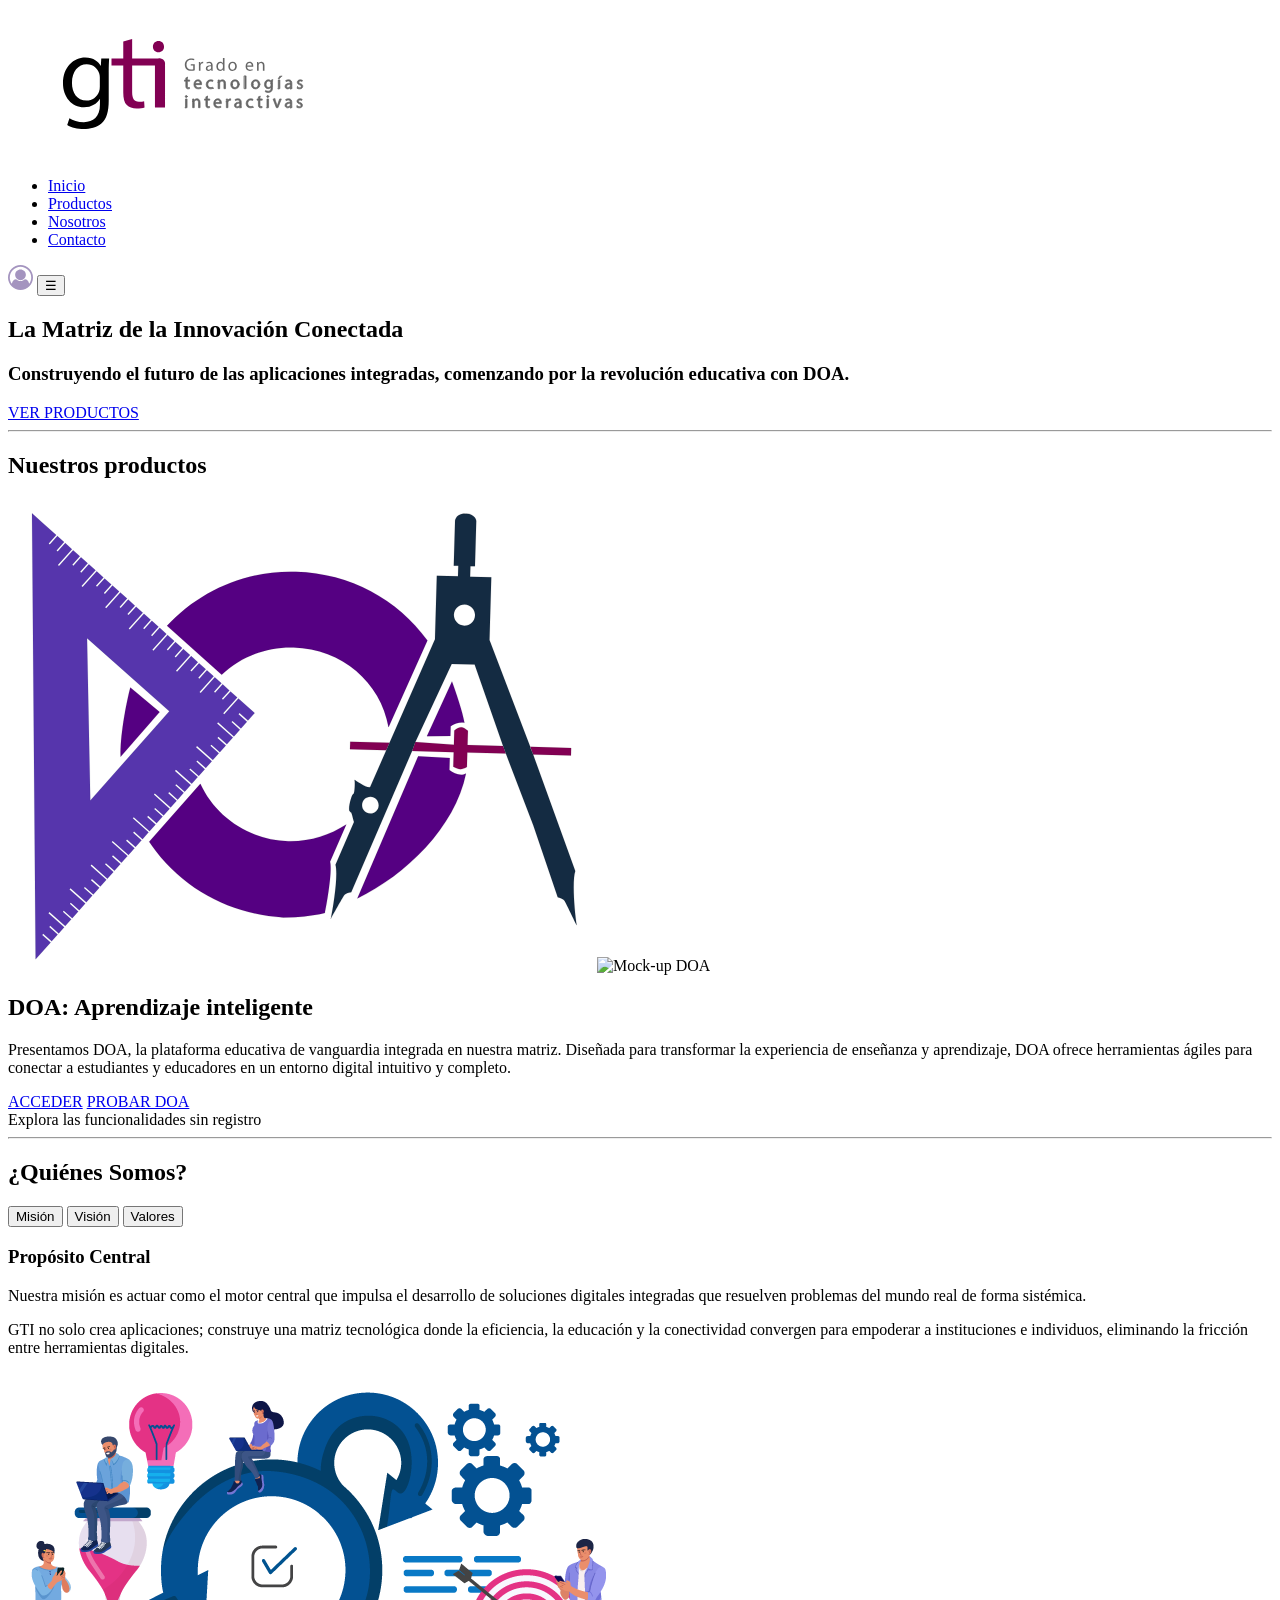
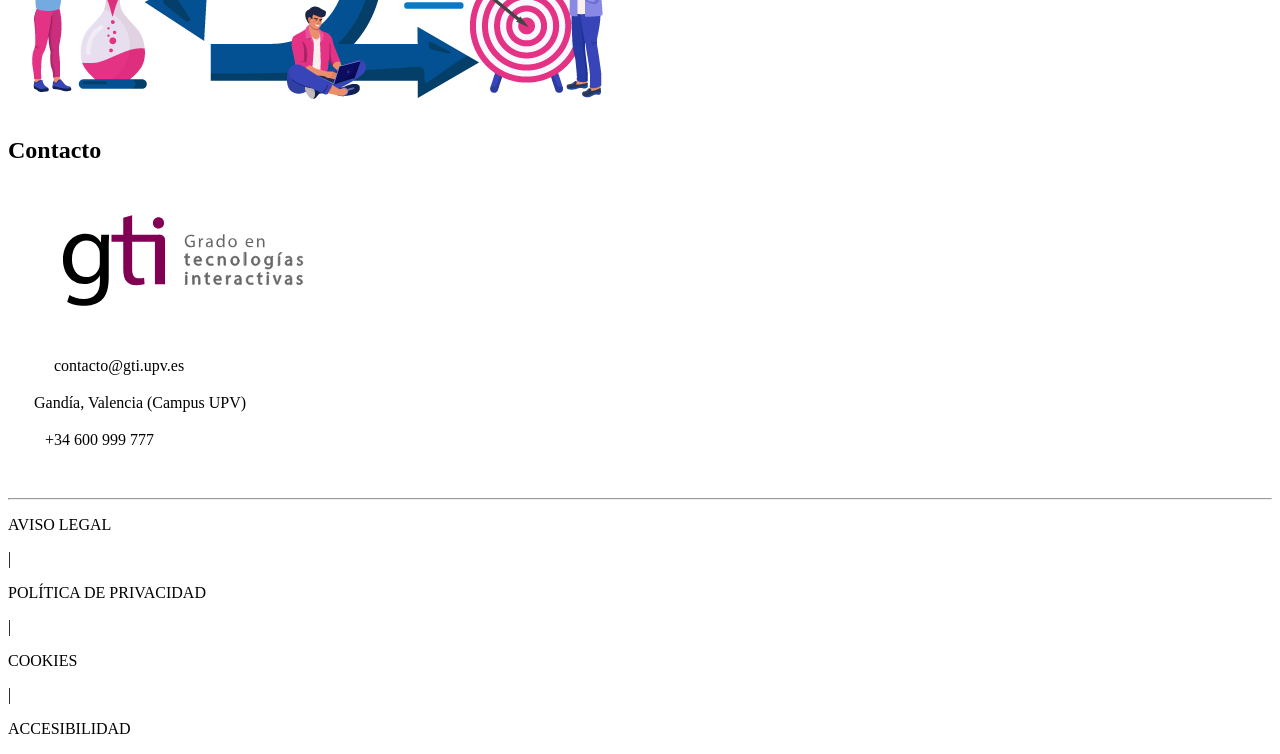
==== commit 108b458f: "añadidos los js menu y nav" ====
--- a/index.html
+++ b/index.html
@@ -7,13 +7,13 @@
     <meta http-equiv="X-UA-Compatible" content="ie=edge">
     <title>GTI</title>
 
-    <link rel="stylesheet" href="css/estilos_GTI.css">
-    <script defer src="js/botonesNosotros.js"></script>
+    <link rel="stylesheet" href="estilos_GTI.css">
+    <script defer src="botonesNosotros.js"></script>
 
 </head>
 <body>
 <header id="cabecera">
-    <a><img src="images/logoGTI.svg" alt="Logo GTI"></a>
+    <a href="#sección-inicio"><img src="images/logoGTI.svg" alt="Logo GTI"></a>
     <nav>
         <ul>
             <li><a href="#sección-inicio" class="botón-sección">Inicio</a></li>
@@ -23,6 +23,9 @@
         </ul>
     </nav>
     <a href="GTI/loginGTI.php"><img id="icono-perfil" src="images/icono-perfil.svg" alt="icono login"></a>
+
+    <!-- Menú hamburguesa -->
+    <button id="btn-menu" aria-label="Abrir menú">&#9776;</button> <!-- Trigram for Heaven jijiji -->
 </header>
 
 <!-- SECCIÓN INICIO -->
@@ -40,19 +43,18 @@
     <div id="contenedor-productos">
         <div class="contenedores_DOA">
             <img id="logo-DOA" src="images/logoDOA.svg" alt="Logo DOA">
-            <img id="mockup-DOA" src="images/icono-cerebro.png" alt="Mock-up DOA">
+            <img id="mockup-DOA" src="https://picsum.photos/430/320" alt="Mock-up DOA">
         </div>
 
         <div class="contenedores_DOA">
             <h2>DOA: Aprendizaje inteligente</h2>
-            <p>Presentamos DOA, la plataforma educativa de vanguardia integrada en nuestra matriz. Diseñada para transformar la experiencia de eseñanza y aprendizaje, DOA ofrece herramientas ágiles para conectar a estudiantes y educadores en un entorno digital intuitivo y completo.</p>
+            <p>Presentamos DOA, la plataforma educativa de vanguardia integrada en nuestra matriz. Diseñada para transformar la experiencia de enseñanza y aprendizaje, DOA ofrece herramientas ágiles para conectar a estudiantes y educadores en un entorno digital intuitivo y completo.</p>
             <div id="contenedor-botones">
                 <a href="DOA/login_DOA" class="btn">ACCEDER</a>
-                <a href="DOA/prueba" class="btn-principal">PROBAR DOA</a>
+                <a href="../DOA/prueba.html" class="btn-principal">PROBAR DOA</a>
             </div>
             <label>Explora las funcionalidades sin registro</label>
         </div>
-
     </div>
 </section>
 <hr>
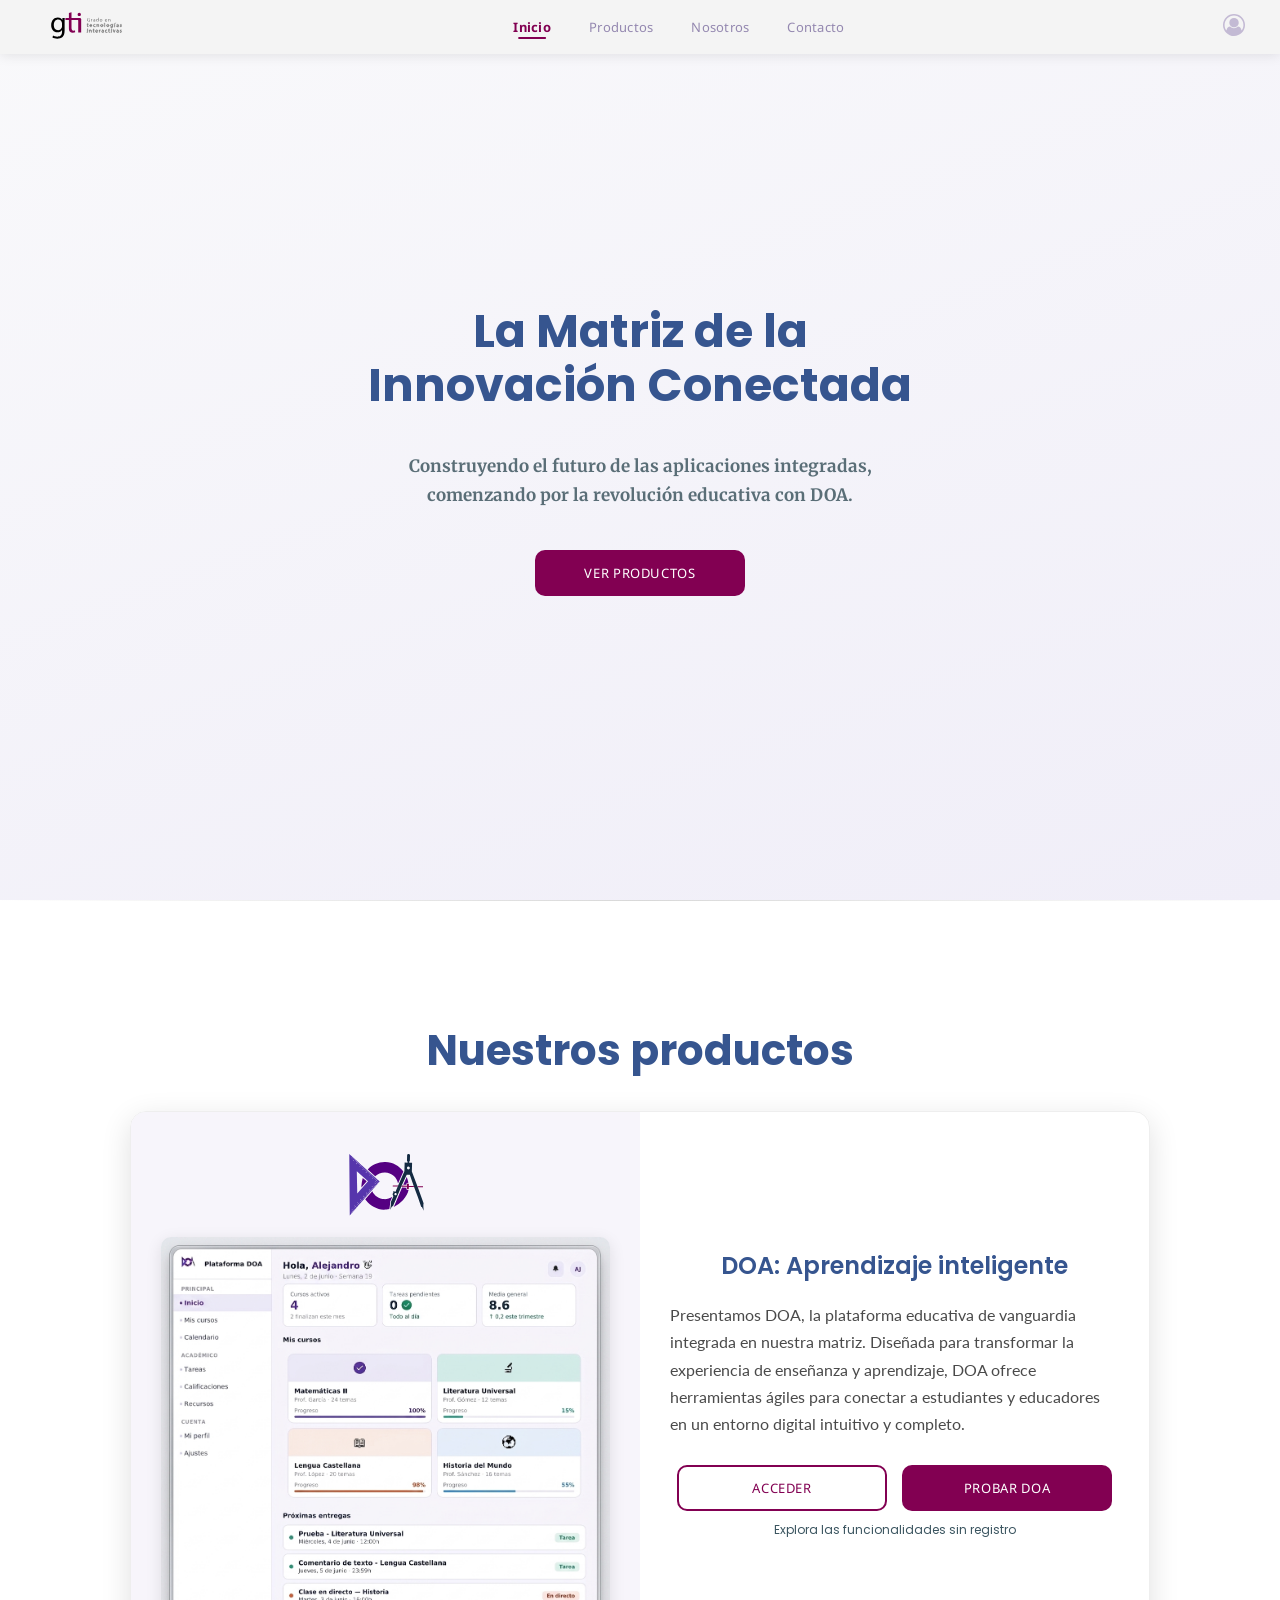
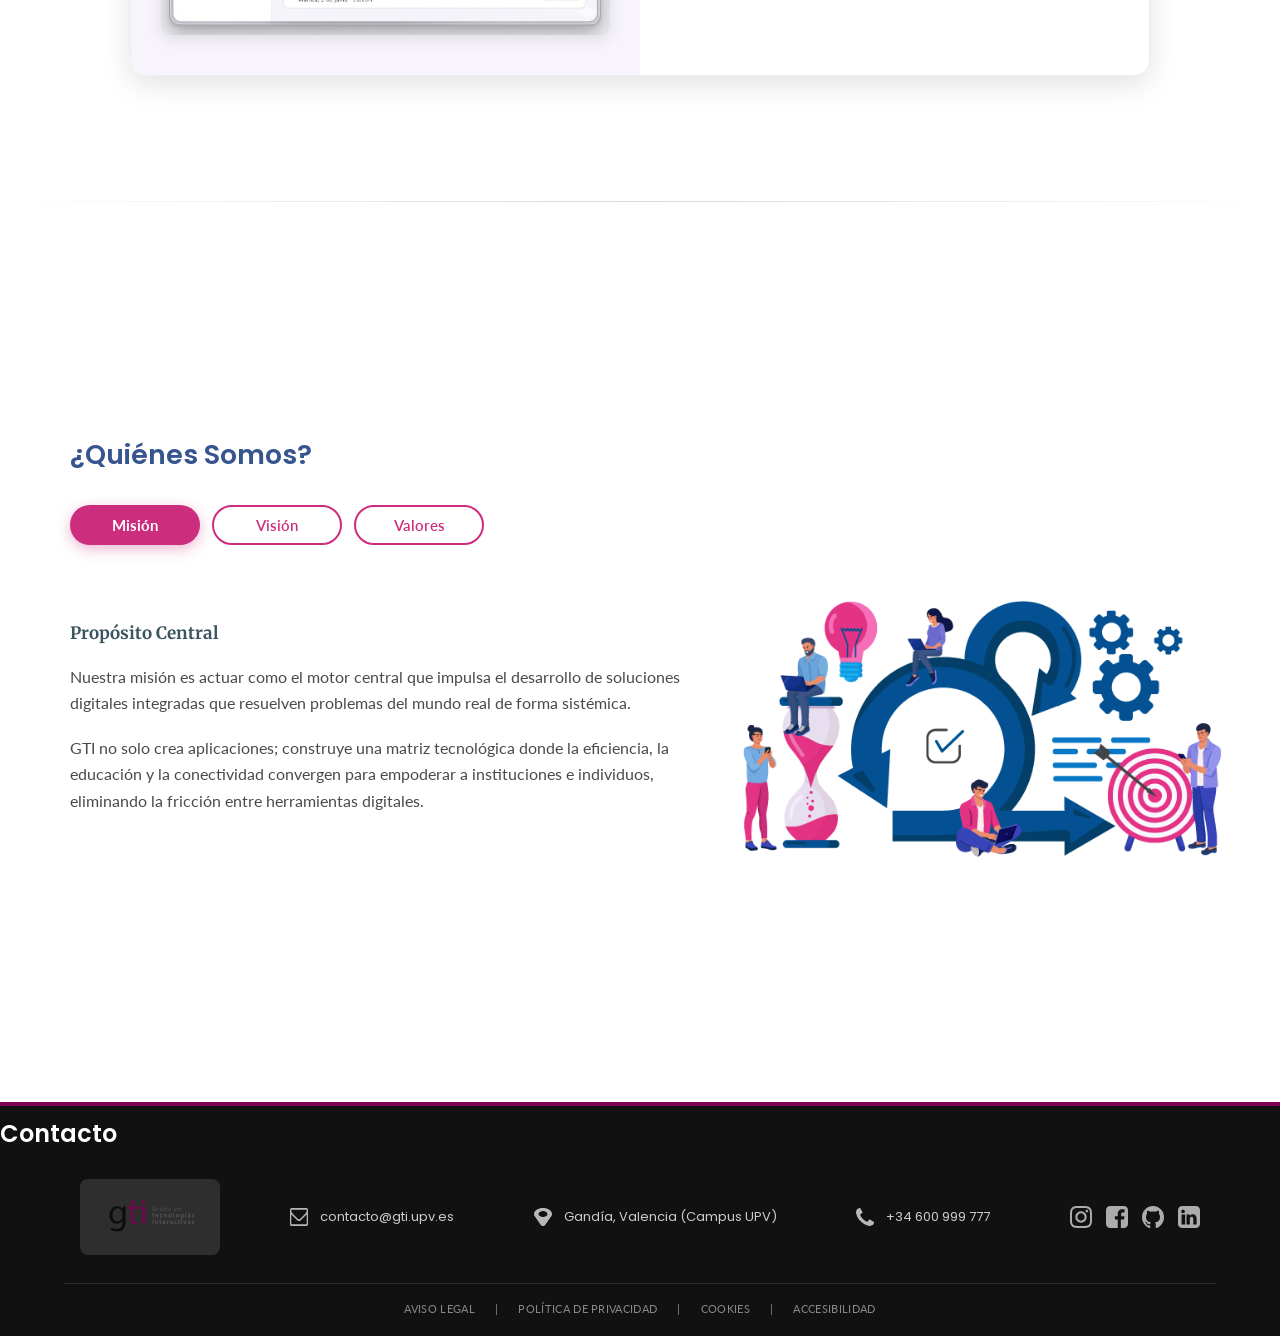
==== commit b2fe524f: "yata :)" ====
--- a/index.html
+++ b/index.html
@@ -7,8 +7,10 @@
     <meta http-equiv="X-UA-Compatible" content="ie=edge">
     <title>GTI</title>
 
-    <link rel="stylesheet" href="estilos_GTI.css">
-    <script defer src="botonesNosotros.js"></script>
+    <link rel="stylesheet" href="css/estilos_GTI.css">
+    <script defer src="js/botonesNosotros.js"></script>
+    <script defer src="js/nav.js"></script>
+    <script defer src="js/menu.js"></script>
 
 </head>
 <body>
@@ -43,7 +45,7 @@
     <div id="contenedor-productos">
         <div class="contenedores_DOA">
             <img id="logo-DOA" src="images/logoDOA.svg" alt="Logo DOA">
-            <img id="mockup-DOA" src="https://picsum.photos/430/320" alt="Mock-up DOA">
+            <img id="mockup-DOA" src="images/imagen_mockup.png" alt="Mock-up DOA">
         </div>
 
         <div class="contenedores_DOA">
@@ -51,7 +53,7 @@
             <p>Presentamos DOA, la plataforma educativa de vanguardia integrada en nuestra matriz. Diseñada para transformar la experiencia de enseñanza y aprendizaje, DOA ofrece herramientas ágiles para conectar a estudiantes y educadores en un entorno digital intuitivo y completo.</p>
             <div id="contenedor-botones">
                 <a href="DOA/login_DOA" class="btn">ACCEDER</a>
-                <a href="../DOA/prueba.html" class="btn-principal">PROBAR DOA</a>
+                <a href="DOA/prueba.html" class="btn-principal">PROBAR DOA</a>
             </div>
             <label>Explora las funcionalidades sin registro</label>
         </div>
--- a/css/estilos_GTI.css
+++ b/css/estilos_GTI.css
@@ -0,0 +1,866 @@
+/* TIPOGRAFÍAS */
+@import url('https://fonts.googleapis.com/css2?family=Lato:ital,wght@0,100;0,300;0,400;0,700;0,900;1,100;1,300;1,400;1,700;1,900&family=Merriweather:ital,opsz,wght@0,18..144,300..900;1,18..144,300..900&family=Noto+Sans:ital,wght@0,100..900;1,100..900&family=Poppins:ital,wght@0,100;0,200;0,300;0,400;0,500;0,600;0,700;0,800;0,900;1,100;1,200;1,300;1,400;1,500;1,600;1,700;1,800;1,900&display=swap');
+
+* {
+    margin: 0;
+    padding: 0;
+    box-sizing: border-box;
+}
+
+html {
+    scroll-behavior: smooth;
+}
+
+h1 {
+    font-family: 'Poppins', sans-serif;
+    color: #36558F;
+    font-size: 42px;
+    line-height: 1.2;
+}
+
+h2 {
+    font-family: 'Poppins', sans-serif;
+    color: #36558F;
+    font-size: 27px;
+    font-weight: 600; /* semibold */
+}
+
+h3 {
+    font-family: 'Merriweather', sans-serif;
+    color: #3B5560;
+    font-size: 16px;
+}
+
+a {
+    text-decoration: none;
+    color: inherit;
+}
+
+ul {
+    list-style-type: none; /* quita los puntos */
+}
+
+p {
+    font-family: 'Lato', sans-serif;
+    line-height: 1.65;
+    font-size: 16px;
+    color: #4a4a4a;
+}
+
+label {
+    font-family: 'Poppins', sans-serif;
+    color: #3B5560;
+    font-size: 12px;
+}
+
+.btn-principal {
+    display: flex;
+    text-align: center;
+    justify-content: center;
+    align-items: center;
+
+    width: 210px;
+    height: 46px;
+
+    font-family: 'Noto sans', sans-serif;
+    font-size: 13px;
+    letter-spacing: 0.05em;
+    background-color: #820052;
+    color: #fff;
+    padding: 20px;
+    border: none;
+    border-radius: 10px;
+
+    cursor: pointer;
+}
+
+.btn-principal:hover {
+    background-color: #6a0043;
+}
+
+.btn {
+    display: flex;
+    text-align: center;
+    justify-content: center;
+    align-items: center;
+
+    width: 210px;
+    height: 46px;
+
+    font-family: 'Noto sans', sans-serif;
+    font-size: 13px;
+    letter-spacing: 0.05em;
+    border: 2px solid #820052;
+    background-color: white;
+    color: #820052;
+
+    padding: 20px;
+    border-radius: 10px;
+
+    cursor: pointer;
+}
+
+.btn:hover {
+    background-color: #fff0f8;
+}
+
+hr:not(#hr-contacto) {
+    border: 0;
+    height: 1px;
+    background: linear-gradient(to right, transparent, #d8d8d8, transparent);
+    margin: 0;
+}
+
+
+/* CABECERA */
+
+#cabecera {
+    width: 100%;
+    background-color: rgba(244, 244, 244, 0.96);
+    backdrop-filter: blur(8px);
+    display: flex;
+
+    justify-content: space-between;
+    align-items: center;
+    flex-direction: row;
+
+    position: fixed;
+    z-index: 100;
+
+    box-shadow: 0 1px 12px rgba(0, 0, 0, 0.1);
+
+    img {
+        width: 100px;
+        height: 50px;
+        margin-left: 35px;
+    }
+
+    #icono-perfil {
+        width: 22px;
+        height: 22px;
+        margin-left: 0;
+        margin-right: 35px;
+        opacity: 0.6;
+    }
+
+    #icono-perfil:hover {
+        opacity: 1;
+    }
+
+    nav ul {
+        display: flex;
+        justify-content: center;
+        align-items: center;
+        gap: 6px;
+        padding: 0 20px;
+
+        li a {
+            display: block;
+            padding: 7px 16px;
+            border-radius: 20px;
+
+            color: #9488b0;
+            font-family: 'Noto sans', sans-serif;
+            font-size: 13px;
+            letter-spacing: 0.02em;
+
+            position: relative;
+        }
+
+        li a::after {
+            content: '';
+            position: absolute;
+            bottom: 4px;
+            left: 50%;
+            transform: translateX(-50%);
+            width: 0;
+            height: 2px;
+            background-color: #820052;
+            border-radius: 2px;
+            transition: width 0.25s ease;
+        }
+
+        li a:hover {
+            color: #820052;
+        }
+
+        li a:hover::after {
+            width: 40%;
+        }
+
+        li a.activo {
+            color: #820052;
+            font-weight: 700;
+        }
+
+        li a.activo::after {
+            width: 40%;
+        }
+    }
+
+    /* Botón menú hamburguesa */
+    #btn-menu {
+        display: none;
+        background: none;
+        border: none;
+        font-size: 24px;
+        color: #36558F;
+        cursor: pointer;
+        margin-right: 20px;
+        padding: 5px 10px;
+    }
+}
+
+
+#logo-DOA {
+    width: 80px;
+    height: auto;
+}
+
+section {
+    height: 100dvh;
+    display: flex;
+    flex-direction: column;
+    justify-content: center;
+    align-items: center;
+}
+
+
+/* SECCIÓN INICIO */
+
+#sección-inicio {
+    row-gap: 40px;
+    background: linear-gradient(160deg, #f9f9fb 0%, #f0eef8 100%);
+
+    h1 {
+        width: 560px;
+        text-align: center;
+        font-size: 46px;
+        line-height: 1.18;
+    }
+
+    h3 {
+        width: 540px;
+        text-align: center;
+        font-size: 17px;
+        line-height: 1.7;
+        color: #5a6e77;
+    }
+}
+
+
+/*  SECCIÓN PRODUCTOS  */
+
+#sección-productos {
+
+    h1 {
+        padding-bottom: 35px;
+    }
+
+    #contenedor-productos {
+        display: flex;
+        width: 1020px;
+        height: auto;
+        align-items: stretch;
+        justify-content: center;
+
+        box-shadow: 0 8px 30px rgba(0, 0, 0, 0.12);
+        border-radius: 16px;
+        overflow: hidden;
+        border: 1px solid #eee;
+    }
+
+    .contenedores_DOA {
+        display: flex;
+        width: 510px;
+        align-items: center;
+        justify-content: center;
+        flex-direction: column;
+        padding: 40px 30px;
+
+        &:first-child {
+            background-color: #f7f5fb;
+            gap: 20px;
+        }
+
+        #mockup-DOA {
+            width: 100%;
+            max-width: 500px;
+            height: auto;
+            border-radius: 10px;
+            box-shadow: 0 4px 16px rgba(0,0,0,0.1);
+        }
+
+        h2 {
+            padding: 0 0 18px 0;
+            font-size: 24px;
+        }
+
+        p {
+            width: 100%;
+            padding-bottom: 28px;
+            line-height: 1.7;
+        }
+
+        #contenedor-botones {
+            display: flex;
+            width: 100%;
+            justify-content: center;
+            flex-direction: row;
+            gap: 15px;
+        }
+
+        label {
+            padding-top: 10px;
+            display: block;
+            text-align: center;
+            width: 100%;
+        }
+    }
+}
+
+
+/*  SECCIÓN NOSOTROS  */
+
+#sección-nosotros {
+
+    #encabezado-principal {
+        align-self: flex-start;
+        padding-left: 70px;
+    }
+
+    .contenedor_botones {
+        align-self: flex-start;
+        padding-left: 70px;
+        padding-bottom: 40px;
+        padding-top: 30px;
+        display: flex;
+        gap: 12px;
+
+        .tab-btn.active {
+            font-family: Lato, serif;
+            font-size: 15px;
+            font-weight: 700;
+
+            width: 130px;
+            height: 40px;
+
+            border-radius: 50px;
+            box-shadow: 0 4px 14px rgba(204, 46, 125, 0.35);
+
+            background-color: #CC2E7D;
+            color: white;
+            border: none;
+
+            cursor: pointer;
+        }
+
+        .tab-btn {
+            font-family: Lato, serif;
+            font-size: 15px;
+            font-weight: 600;
+
+            width: 130px;
+            height: 40px;
+
+            border-radius: 50px;
+
+            background-color: white;
+            border: 2px solid #CC2E7D;
+            color: #CC2E7D;
+
+            cursor: pointer;
+
+            transition: all 0.25s ease;
+        }
+
+        .tab-btn:hover {
+            transform: scale(1.05);
+        }
+    }
+
+    .contenido-flex {
+        width: 100%;
+        display: flex;
+        flex-direction: row;
+        justify-content: space-between;
+        align-items: center;
+        gap: 40px;
+
+        h3 {
+            padding-bottom: 20px;
+            font-size: 17px;
+        }
+
+        p {
+            padding-bottom: 18px;
+        }
+
+        .texto-columna {
+            max-width: 48%;
+            margin-left: 70px;
+        }
+
+        .imagen-columna {
+            flex: 1;
+            display: flex;
+            justify-content: flex-end;
+            align-items: center;
+
+            #img-mision {
+                padding-right: 50px;
+                max-width: 100%;
+                height: auto;
+                max-height: 320px;
+            }
+
+            #img-vision {
+                padding-right: 50px;
+                max-width: 80%;
+                height: auto;
+                max-height: 300px;
+            }
+        }
+    }
+
+    .contenedor-valores {
+        padding-top: 30px;
+        display: flex;
+        margin: 0 70px;
+        flex-direction: row;
+        gap: 24px;
+
+        .valores {
+            flex: 1;
+            height: auto;
+            min-height: 270px;
+            background-color: #fff;
+            border: 1.5px solid #e8e2f0;
+            border-radius: 20px;
+            padding: 28px 28px 32px 28px;
+
+            /* Línea de color superior */
+            border-top: 4px solid #CC2E7D;
+
+            h3 {
+                padding-top: 16px;
+                padding-bottom: 16px;
+                margin-left: 0;
+                font-size: 15px;
+            }
+
+            p {
+                margin-left: 0;
+                width: auto;
+                font-size: 15px;
+                line-height: 1.6;
+            }
+
+            img {
+                margin-left: 0;
+                margin-top: 0;
+                width: 52px;
+                height: 52px;
+            }
+        }
+    }
+}
+
+
+/*  SECCIÓN CONTACTO  */
+
+#sección-contacto {
+    height: auto;
+    background: #111;
+    border-top: 4px solid #820052;
+    box-sizing: border-box;
+    padding-top: 10px;
+
+    #contenedor-contacto {
+        display: flex;
+        flex-direction: row;
+        justify-content: space-between;
+        align-items: center;
+
+        padding: 28px 80px 28px 80px;
+    }
+
+    h2 {
+        font-family: 'Poppins', sans-serif;
+        color: white;
+        font-size: 24px;
+        padding-left: 0;
+    }
+
+    #logo-GTI {
+        img {
+            width: 120px;
+            height: 60px;
+        }
+        width: fit-content;
+        height: fit-content;
+        background-color: rgba(255, 255, 255, 0.12);
+        border-radius: 8px;
+        padding: 6px 10px;
+    }
+
+    .contactos {
+        display: flex;
+        align-items: center;
+        gap: 2px;
+
+        img {
+            opacity: 0.7;
+            width: 18px;
+            height: 18px;
+        }
+
+        label {
+            width: auto;
+            color: #ccc;
+            padding: 8px 10px;
+            font-size: 13px;
+        }
+    }
+
+    .rrss {
+        display: flex;
+        flex-direction: row;
+        gap: 14px;
+        width: auto;
+        height: auto;
+
+        img {
+            width: 22px;
+            height: 22px;
+            opacity: 0.65;
+        }
+
+        img:hover {
+            opacity: 1;
+        }
+    }
+
+    #hr-contacto {
+        display: block;
+        width: 90%;
+        margin: 0 auto;
+        border: none;
+        border-top: 1px solid rgba(255, 255, 255, 0.1);
+        height: 0;
+    }
+
+    #contenedor-info {
+        display: flex;
+        justify-content: center;
+        color: #888;
+        padding: 16px 0 18px 0;
+        gap: 0;
+
+        p {
+            font-size: 11px;
+            padding: 0 10px;
+            color: #888;
+            letter-spacing: 0.03em;
+        }
+
+        p:hover {
+            color: #ccc;
+            cursor: pointer;
+        }
+    }
+}
+
+
+/* RESPONSIVE MOBILE */
+
+@media (max-width: 1054px) {
+
+    /* -- CABECERA -- */
+    #cabecera {
+
+        img {
+            width: 80px;
+            height: 40px;
+            margin-left: 15px;
+        }
+
+        #icono-perfil {
+            display: none;
+        }
+
+        nav {
+            display: none;
+            position: absolute;
+            top: 62px;
+            left: 0;
+            width: 100%;
+            background-color: #F4F4F4;
+            box-shadow: 0 4px 12px rgba(0, 0, 0, 0.12);
+            z-index: 99;
+
+            ul {
+                flex-direction: column;
+                padding: 8px 0;
+                gap: 0;
+
+                li a {
+                    display: block;
+                    width: 100%;
+                    padding: 14px 24px;
+                    border-radius: 0;
+                    border-bottom: 1px solid #eaeaea;
+                    font-size: 15px;
+                }
+
+                li a::after {
+                    display: none;
+                }
+
+                li a.activo {
+                    color: #820052;
+                    background-color: #fff5fb;
+                    font-weight: 700;
+                }
+
+                li:last-child a {
+                    border-bottom: none;
+                }
+            }
+        }
+
+        nav.abierto {
+            display: block;
+        }
+
+        #btn-menu {
+            display: block;
+        }
+    }
+
+    /* -- SECCIÓN INICIO -- */
+    #sección-inicio {
+        row-gap: 30px;
+        padding: 90px 25px 50px 25px;
+        height: auto;
+        min-height: 100dvh;
+
+        h1 {
+            width: 100%;
+            font-size: 30px;
+            text-align: center;
+        }
+
+        h3 {
+            width: 100%;
+            font-size: 15px;
+            text-align: center;
+        }
+
+        .btn-principal {
+            width: 190px;
+        }
+    }
+
+    hr:not(#hr-contacto) {
+        margin: 0;
+    }
+
+    /* -- SECCIÓN PRODUCTOS -- */
+    #sección-productos {
+        height: auto;
+        padding: 60px 16px 50px 16px;
+
+        h1 {
+            font-size: 26px;
+            padding-bottom: 20px;
+            text-align: center;
+        }
+
+        #contenedor-productos {
+            flex-direction: column;
+            width: 100%;
+            height: auto;
+        }
+
+        .contenedores_DOA {
+            width: 100%;
+            padding: 28px 20px;
+
+            &:first-child {
+                padding-bottom: 20px;
+            }
+
+            #mockup-DOA {
+                max-width: 100%;
+            }
+
+            h2 {
+                text-align: center;
+                font-size: 21px;
+                padding: 0 0 12px 0;
+            }
+
+            p {
+                padding-bottom: 18px;
+                text-align: center;
+                font-size: 15px;
+            }
+
+            #contenedor-botones {
+                flex-direction: column;
+                align-items: center;
+                gap: 12px;
+            }
+
+            label {
+                text-align: center;
+                padding-top: 10px;
+            }
+
+            .btn,
+            .btn-principal {
+                width: 85%;
+                max-width: 280px;
+            }
+        }
+    }
+
+    /* -- SECCIÓN NOSOTROS -- */
+    #sección-nosotros {
+        height: auto;
+        padding: 60px 20px 50px 20px;
+        align-items: flex-start;
+
+        #encabezado-principal {
+            padding-left: 0;
+            font-size: 22px;
+        }
+
+        .contenedor_botones {
+            padding-left: 0;
+            padding-top: 22px;
+            padding-bottom: 22px;
+            flex-wrap: wrap;
+            gap: 10px;
+
+            .tab-btn,
+            .tab-btn.active {
+                width: 105px;
+                height: 38px;
+                font-size: 14px;
+            }
+        }
+
+        .contenido-flex {
+            flex-direction: column;
+            gap: 16px;
+
+            .texto-columna {
+                max-width: 100%;
+                margin-left: 0;
+
+                h3 {
+                    padding-bottom: 14px;
+                    font-size: 15px;
+                }
+
+                p {
+                    padding-bottom: 12px;
+                    font-size: 15px;
+                }
+            }
+
+            .imagen-columna {
+                width: 100%;
+                justify-content: center;
+
+                #img-mision,
+                #img-vision {
+                    padding-right: 0;
+                    max-width: 85%;
+                    height: auto;
+                }
+            }
+        }
+
+        .contenedor-valores {
+            flex-direction: column;
+            padding-top: 10px;
+            margin: 0;
+            gap: 16px;
+            width: 100%;
+
+            .valores {
+                width: 100%;
+                min-height: auto;
+                padding: 22px 22px 26px 22px;
+                border-radius: 16px;
+
+                h3 {
+                    font-size: 15px;
+                    padding-top: 12px;
+                    padding-bottom: 12px;
+                }
+
+                p {
+                    font-size: 15px;
+                }
+            }
+        }
+    }
+
+    /* -- SECCIÓN CONTACTO -- */
+    #sección-contacto {
+
+        h2 {
+            text-align: center;
+            font-size: 21px;
+            padding: 20px 0 0 0;
+        }
+
+        #contenedor-contacto {
+            flex-direction: column;
+            padding: 16px 28px 22px 28px;
+            gap: 14px;
+            align-items: flex-start;
+        }
+
+        #logo-GTI {
+            align-self: center;
+
+            img {
+                width: 100px;
+                height: 50px;
+            }
+        }
+
+        .contactos {
+            label {
+                width: auto;
+            }
+        }
+
+        .rrss {
+            align-self: center;
+            gap: 18px;
+
+            img {
+                width: 24px;
+                height: 24px;
+            }
+        }
+
+        #contenedor-info {
+            flex-wrap: wrap;
+            justify-content: center;
+            gap: 4px;
+            padding: 14px 12px 12px 12px;
+
+            p {
+                font-size: 10px;
+                padding: 0 6px;
+            }
+        }
+    }
+}
